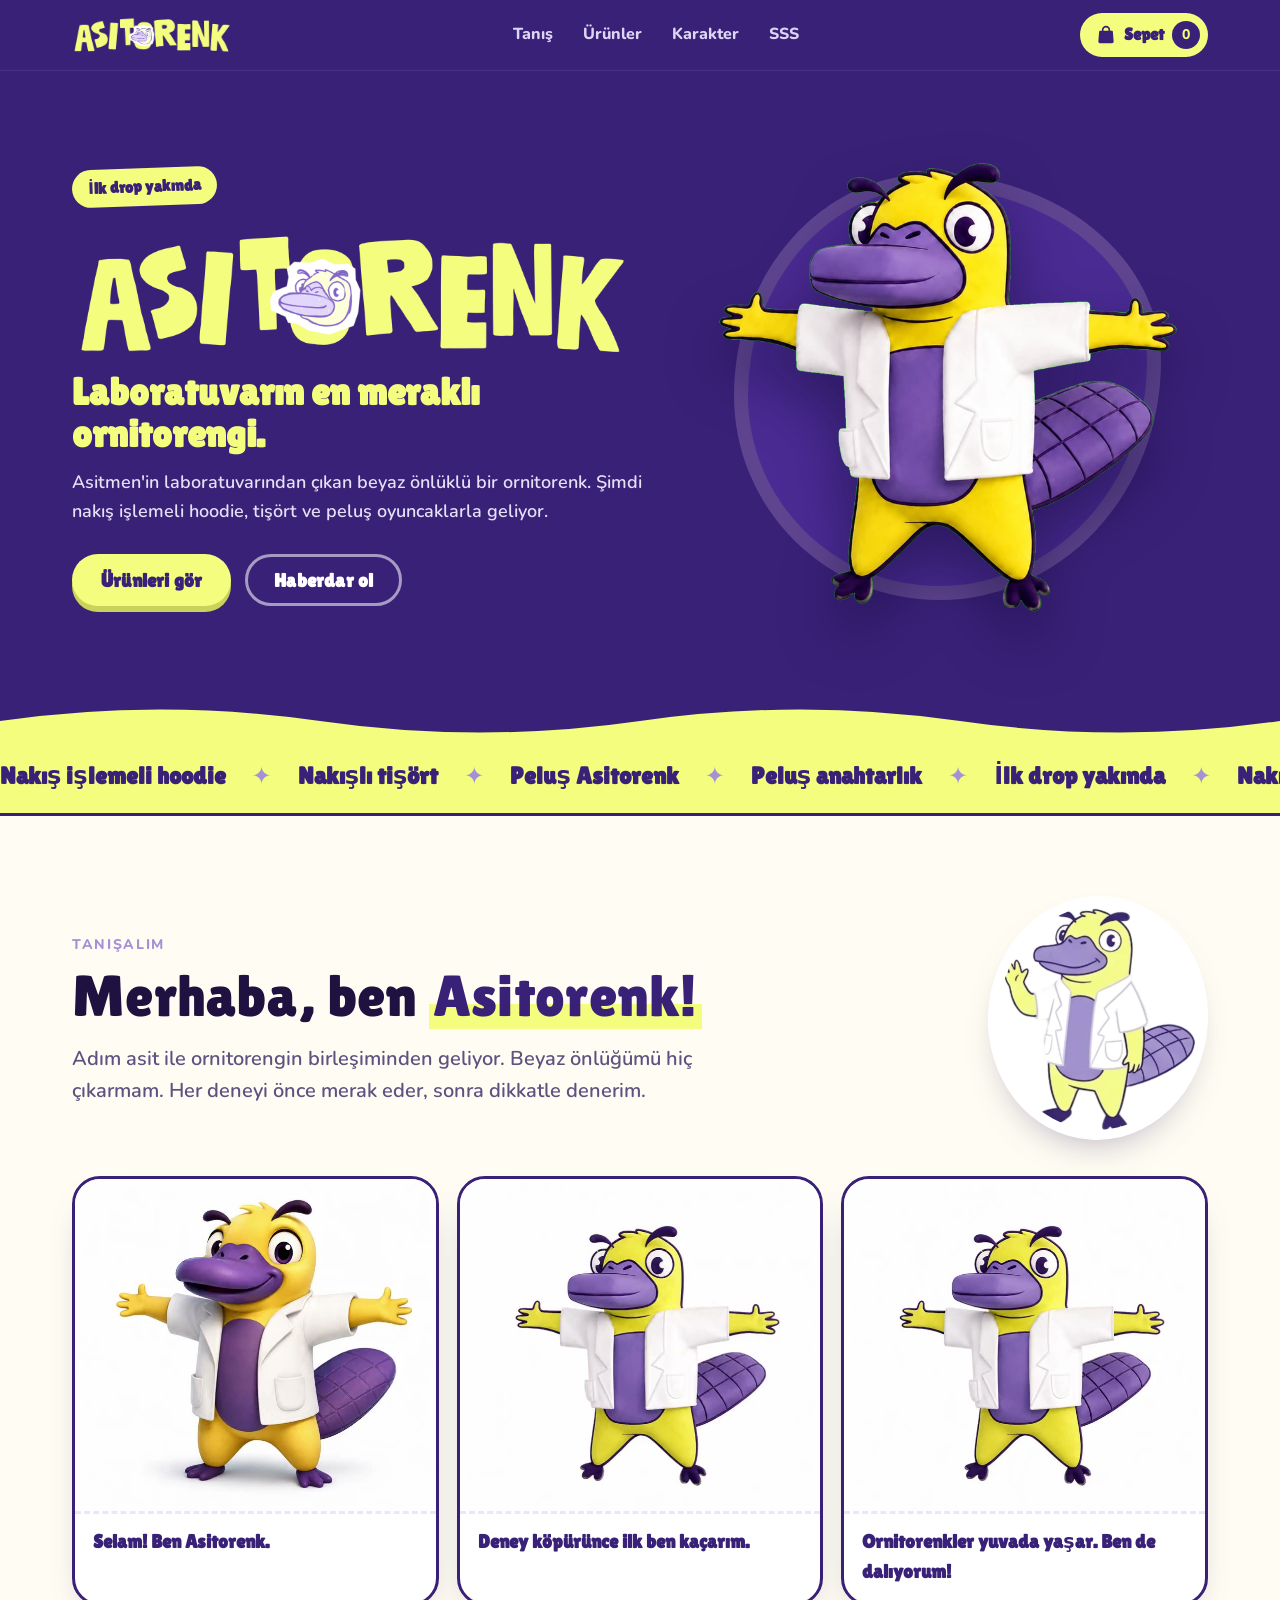
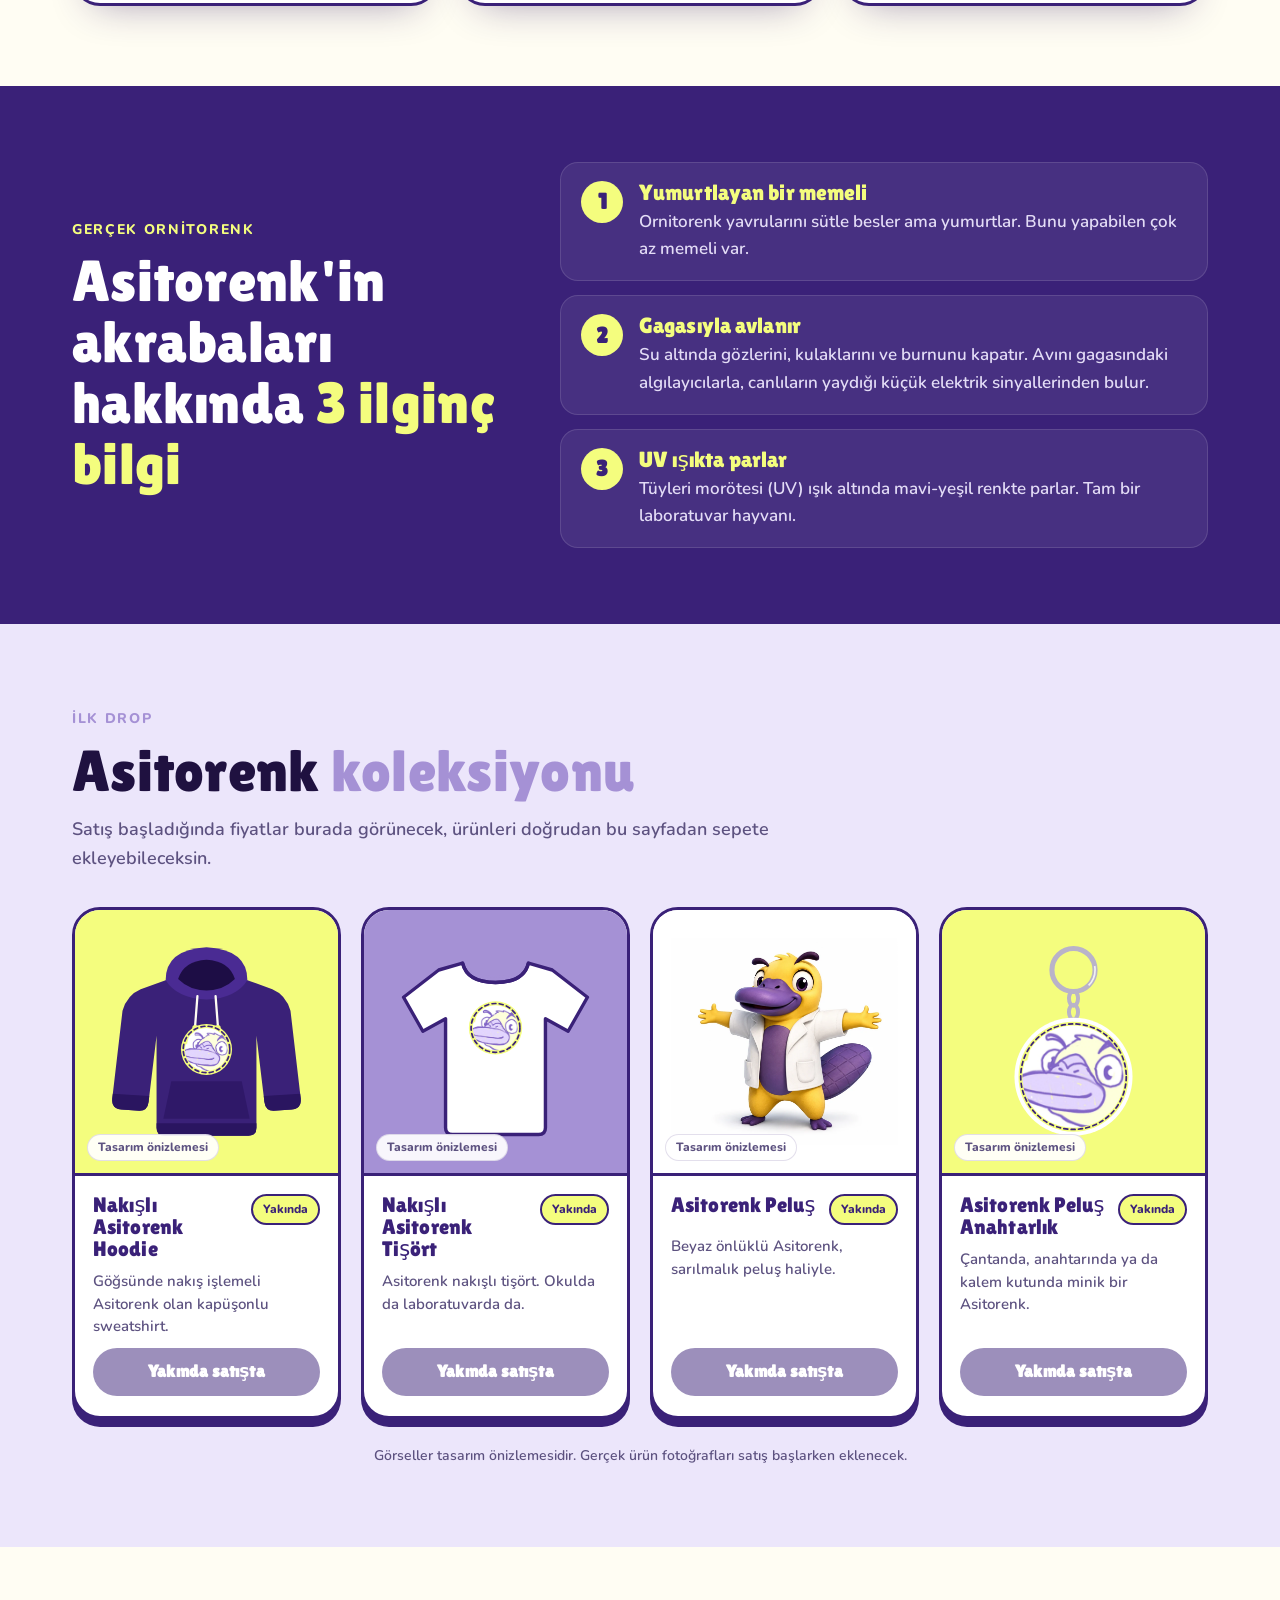
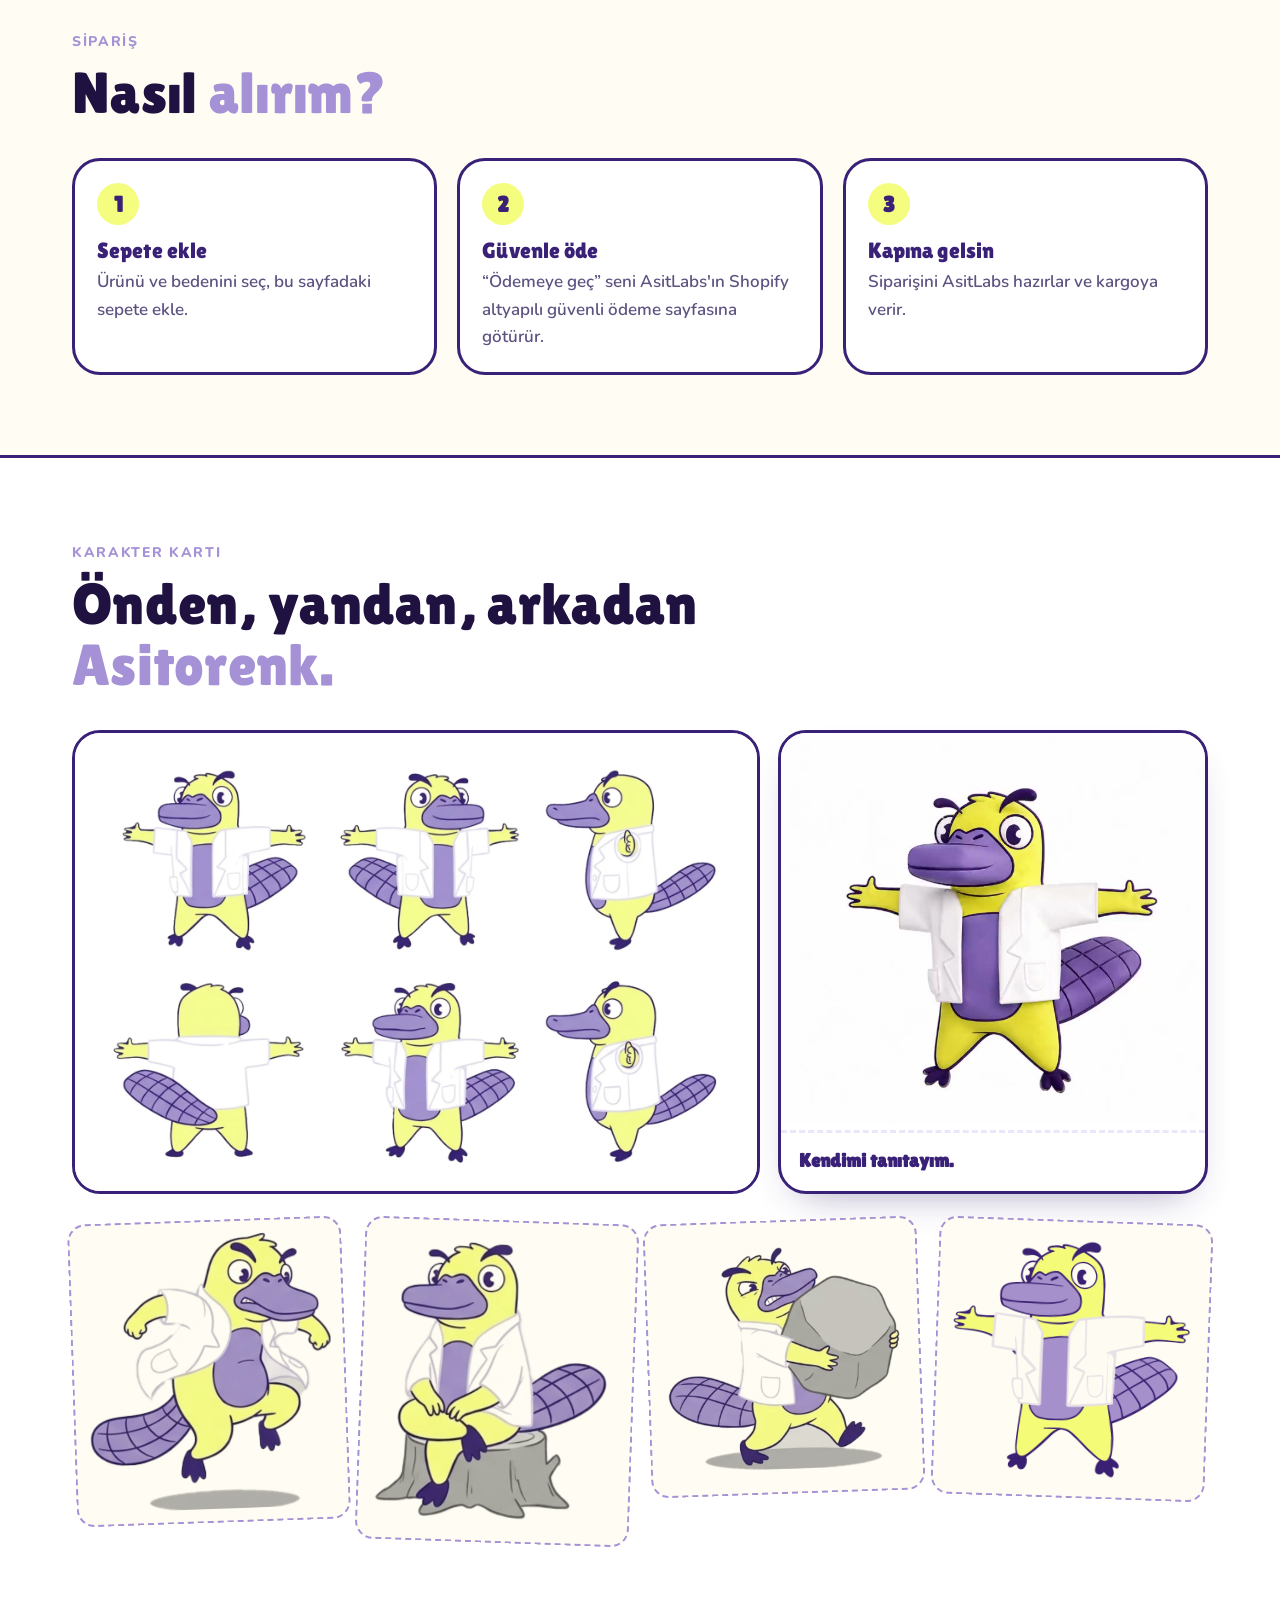
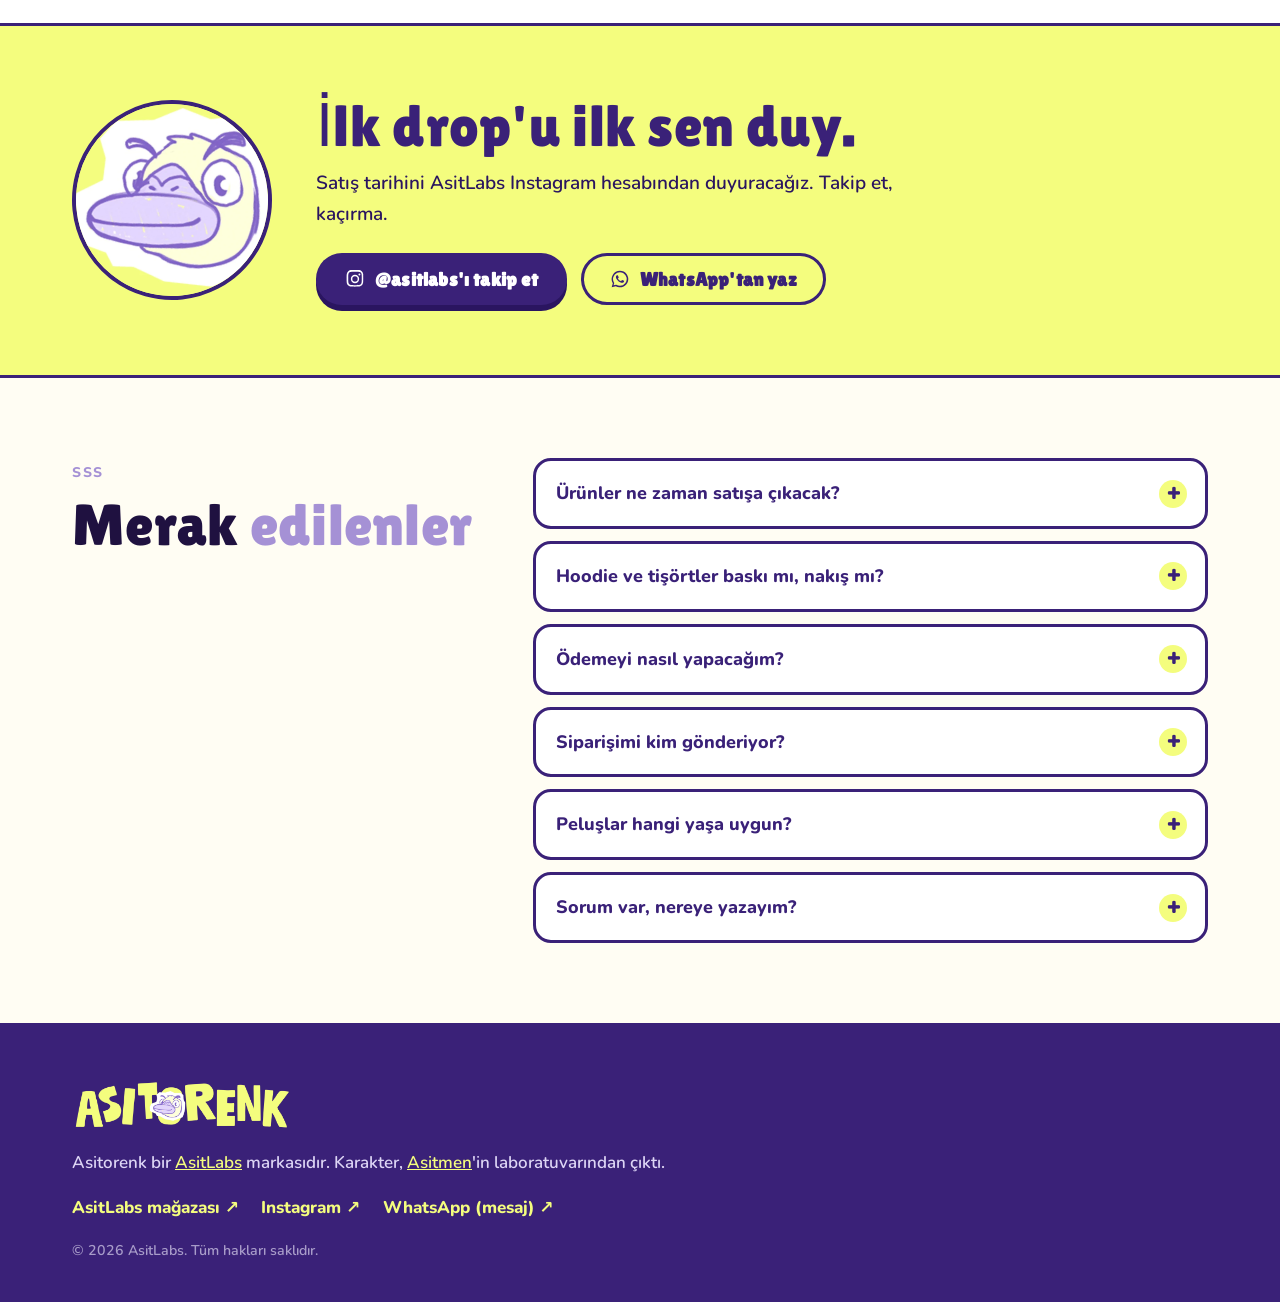
==== index.html @ e1dbe409 "Asitorenk sitesi ilk sürüm Co-Authored-By: Claude Opus 5.5 <noreply@anthropic.com>" ====
<!doctype html>
<html lang="tr">
<head>
<meta charset="utf-8">
<meta name="viewport" content="width=device-width, initial-scale=1, viewport-fit=cover">
<title>Asitorenk | Nakış işlemeli hoodie, tişört ve peluş oyuncak</title>
<meta name="description" content="Asitorenk, Asitmen&#x27;in laboratuvarından çıkan beyaz önlüklü ornitorenk. Nakış işlemeli hoodie, tişört ve peluş oyuncaklar çok yakında. Bir AsitLabs markası.">
<link rel="canonical" href="https://asitorenk.com/">
<meta name="theme-color" content="#3a2178">
<meta property="og:type" content="website">
<meta property="og:site_name" content="Asitorenk">
<meta property="og:locale" content="tr_TR">
<meta property="og:title" content="Asitorenk | Nakış işlemeli hoodie, tişört ve peluş oyuncak">
<meta property="og:description" content="Asitorenk, Asitmen&#x27;in laboratuvarından çıkan beyaz önlüklü ornitorenk. Nakış işlemeli hoodie, tişört ve peluş oyuncaklar çok yakında. Bir AsitLabs markası.">
<meta property="og:url" content="https://asitorenk.com/">
<meta property="og:image" content="https://asitorenk.com/static/og.jpg">
<meta property="og:image:width" content="1200">
<meta property="og:image:height" content="630">
<meta name="twitter:card" content="summary_large_image">
<link rel="icon" href="/favicon-32.png" sizes="32x32" type="image/png">
<link rel="apple-touch-icon" href="/apple-touch-icon.png">
<link rel="preconnect" href="https://fonts.googleapis.com">
<link rel="preconnect" href="https://fonts.gstatic.com" crossorigin>
<link href="https://fonts.googleapis.com/css2?family=Lilita+One&family=Nunito:wght@500;600;700;800&display=swap" rel="stylesheet">
<link rel="preload" as="image" href="/static/img/hero-karakter.webp">
<link rel="stylesheet" href="/static/style.css?v=1795442707">
<script type="application/ld+json">{"@context": "https://schema.org", "@type": "Brand", "name": "Asitorenk", "url": "https://asitorenk.com/", "logo": "https://asitorenk.com/static/img/kafa.webp", "parentOrganization": {"@type": "Organization", "name": "AsitLabs", "url": "https://asitlabs.com"}}</script>
</head>
<body>
<a class="sr-only" href="#main">İçeriğe geç</a>
<header class="nav">
  <div class="wrap nav-ic">
    <a class="marka" href="#ust" aria-label="Asitorenk ana sayfa"><img src="/static/img/logo.webp" alt="Asitorenk" width="1600" height="380"></a>
    <nav class="nav-linkler" aria-label="Menü">
      <a href="#tanis">Tanış</a><a href="#urunler">Ürünler</a><a href="#karakter">Karakter</a><a href="#sss">SSS</a>
    </nav>
    <button class="sepet-btn" type="button" data-sepet-ac aria-haspopup="dialog" aria-controls="sepet"><svg viewBox="0 0 24 24" aria-hidden="true"><path d="M7 7V6a5 5 0 0 1 10 0v1h2.2a1 1 0 0 1 1 .9l1 12A2 2 0 0 1 19.2 22H4.8a2 2 0 0 1-2-2.1l1-12A1 1 0 0 1 4.8 7H7zm2 0h6V6a3 3 0 0 0-6 0v1z"/></svg><span>Sepet</span><b data-sepet-adet>0</b></button>
  </div>
</header>

<main id="main">
  <section class="hero" id="ust">
    <div class="wrap hero-ic">
      <div class="hero-metin">
        <span class="rozet">İlk drop yakında</span>
        <h1><img src="/static/img/logo.webp" alt="Asitorenk" width="1600" height="380"></h1>
        <p class="slogan">Laboratuvarın en meraklı ornitorengi.</p>
        <p class="giris">Asitmen'in laboratuvarından çıkan beyaz önlüklü bir ornitorenk. Şimdi nakış işlemeli hoodie, tişört ve peluş oyuncaklarla geliyor.</p>
        <div class="butonlar">
          <a class="btn btn-sari" href="#urunler">Ürünleri gör</a>
          <a class="btn btn-cizgi" href="#haber">Haberdar ol</a>
        </div>
      </div>
      <div class="hero-gorsel">
        <span class="leke" aria-hidden="true"></span>
        <img class="hero-karakter" src="/static/img/hero-karakter.webp" alt="Beyaz laboratuvar önlüklü sarı-mor ornitorenk Asitorenk, kollarını açmış" width="760" height="750">
      </div>
    </div>
    <svg class="dalga" viewBox="0 0 1440 80" preserveAspectRatio="none" aria-hidden="true"><path d="M0 40 Q180 0 360 40 T720 40 T1080 40 T1440 40 V80 H0 Z" fill="#f4fd7e"/></svg>
  </section>

  <div class="kayan" aria-label="Ürünler: nakış işlemeli hoodie, nakışlı tişört, peluş Asitorenk, peluş anahtarlık">
    <div class="kayan-ic" aria-hidden="true"><span>Nakış işlemeli hoodie</span><i aria-hidden="true">✦</i><span>Nakışlı tişört</span><i aria-hidden="true">✦</i><span>Peluş Asitorenk</span><i aria-hidden="true">✦</i><span>Peluş anahtarlık</span><i aria-hidden="true">✦</i><span>İlk drop yakında</span><i aria-hidden="true">✦</i><span>Nakış işlemeli hoodie</span><i aria-hidden="true">✦</i><span>Nakışlı tişört</span><i aria-hidden="true">✦</i><span>Peluş Asitorenk</span><i aria-hidden="true">✦</i><span>Peluş anahtarlık</span><i aria-hidden="true">✦</i><span>İlk drop yakında</span><i aria-hidden="true">✦</i></div>
  </div>

  <section class="tanis" id="tanis">
    <div class="wrap">
      <div class="tanis-ust">
        <div>
          <span class="ust-baslik">Tanışalım</span>
          <h2>Merhaba, ben <em>Asitorenk!</em></h2>
          <p class="buyuk">Adım asit ile ornitorengin birleşiminden geliyor. Beyaz önlüğümü hiç çıkarmam. Her deneyi önce merak eder, sonra dikkatle denerim.</p>
        </div>
        <img class="cikartma" src="/static/img/poz-selam.webp" alt="El sallayan Asitorenk çizimi" width="600" height="672" loading="lazy">
      </div>
      <div class="video-dizi">
        <figure class="video-kart">
          <video data-autoplay muted loop playsinline preload="none" poster="/static/video/tanis1.jpg" width="720" height="662">
            <source src="/static/video/tanis1.mp4" type="video/mp4">
          </video>
          <figcaption>Selam! Ben Asitorenk.</figcaption>
        </figure>
        <figure class="video-kart">
          <video data-autoplay muted loop playsinline preload="none" poster="/static/video/tanis2.jpg" width="720" height="662">
            <source src="/static/video/tanis2.mp4" type="video/mp4">
          </video>
          <figcaption>Deney köpürünce ilk ben kaçarım.</figcaption>
        </figure>
        <figure class="video-kart">
          <video data-autoplay muted loop playsinline preload="none" poster="/static/video/tanis3.jpg" width="720" height="662">
            <source src="/static/video/tanis3.mp4" type="video/mp4">
          </video>
          <figcaption>Ornitorenkler yuvada yaşar. Ben de dalıyorum!</figcaption>
        </figure>
      </div>
    </div>
  </section>

  <section class="bilgi">
    <div class="wrap bilgi-ic">
      <div>
        <span class="ust-baslik">Gerçek ornitorenk</span>
        <h2>Asitorenk'in akrabaları hakkında <em>3 ilginç bilgi</em></h2>
      </div>
      <ol class="bilgi-liste">
        <li><span class="no">1</span><div><h3>Yumurtlayan bir memeli</h3><p>Ornitorenk yavrularını sütle besler ama yumurtlar. Bunu yapabilen çok az memeli var.</p></div></li>
        <li><span class="no">2</span><div><h3>Gagasıyla avlanır</h3><p>Su altında gözlerini, kulaklarını ve burnunu kapatır. Avını gagasındaki algılayıcılarla, canlıların yaydığı küçük elektrik sinyallerinden bulur.</p></div></li>
        <li><span class="no">3</span><div><h3>UV ışıkta parlar</h3><p>Tüyleri morötesi (UV) ışık altında mavi-yeşil renkte parlar. Tam bir laboratuvar hayvanı.</p></div></li>
      </ol>
    </div>
  </section>

  <section class="urunler" id="urunler">
    <div class="wrap">
      <div class="blok-bas">
        <span class="ust-baslik">İlk drop</span>
        <h2>Asitorenk <em>koleksiyonu</em></h2>
        <p>Satış başladığında fiyatlar burada görünecek, ürünleri doğrudan bu sayfadan sepete ekleyebileceksin.</p>
      </div>
      <div class="urun-dizi">
      <article class="urun zemin-sari" data-handle="asitorenk-nakisli-hoodie" data-thumb="/static/img/kafa.webp">
        <div class="urun-gorsel">
          <svg viewBox="0 0 400 400" role="img" aria-label="Nakışlı Asitorenk hoodie tasarım önizlemesi">
  <path d="M128 92 L84 108 Q60 118 52 146 L34 300 Q32 318 50 320 L82 322 Q96 322 98 306 L112 190 L112 352 Q112 366 126 366 L274 366 Q288 366 288 352 L288 190 L302 306 Q304 322 318 322 L350 320 Q368 318 366 300 L348 146 Q340 118 316 108 L272 92 Z" fill="#3a2178"/>
  <path d="M112 344 L288 344 L288 352 Q288 366 274 366 L126 366 Q112 366 112 352 Z" fill="#2a1560"/>
  <path d="M34 300 Q32 318 50 320 L82 322 Q96 322 98 306 L99 296 L35 292 Z" fill="#2a1560"/>
  <path d="M366 300 Q368 318 350 320 L318 322 Q304 322 302 306 L301 296 L365 292 Z" fill="#2a1560"/>
  <path d="M128 92 Q128 38 200 34 Q272 38 272 92 Q252 124 200 126 Q148 124 128 92 Z" fill="#4a2b93"/>
  <path d="M150 90 Q160 58 200 56 Q240 58 250 90 Q230 110 200 110 Q170 110 150 90 Z" fill="#1d0d45"/>
  <path d="M138 270 L262 270 L276 336 L124 336 Z" fill="#2f1868"/>
  <g stroke="#fffdf3" stroke-width="4" stroke-linecap="round"><path d="M184 120 L180 172"/><path d="M216 120 L220 172"/></g>
  <circle cx="180" cy="176" r="5" fill="#f4fd7e"/><circle cx="220" cy="176" r="5" fill="#f4fd7e"/>
  <clipPath id="p-hoodie"><circle cx="200" cy="214" r="38"/></clipPath>
    <circle cx="200" cy="214" r="45" fill="#f4fd7e"/>
    <image href="/static/img/kafa.webp" x="150.6" y="168.6" width="98.8" height="98.8" preserveAspectRatio="xMidYMid slice" clip-path="url(#p-hoodie)"/>
    <circle cx="200" cy="214" r="41" fill="none" stroke="#3a2178" stroke-width="3" stroke-dasharray="7 6" stroke-linecap="round"/>
</svg>
          <span class="onizleme">Tasarım önizlemesi</span>
        </div>
        <div class="urun-govde">
          <div class="urun-ust"><h3>Nakışlı Asitorenk Hoodie</h3><span class="durum">Yakında</span></div>
          <p>Göğsünde nakış işlemeli Asitorenk olan kapüşonlu sweatshirt.</p>
          <p class="fiyat" hidden></p>
          <label class="varyant" hidden><span>Seçenek</span><select></select></label>
          <button class="btn btn-mor btn-ekle" type="button" disabled>Yakında satışta</button>
        </div>
      </article>
      <article class="urun zemin-lila" data-handle="asitorenk-nakisli-tisort" data-thumb="/static/img/kafa.webp">
        <div class="urun-gorsel">
          <svg viewBox="0 0 400 400" role="img" aria-label="Nakışlı Asitorenk tişört tasarım önizlemesi">
  <path d="M142 62 L100 74 L38 122 L72 182 L112 160 L112 352 Q112 364 124 364 L276 364 Q288 364 288 352 L288 160 L328 182 L362 122 L300 74 L258 62 Q250 96 200 96 Q150 96 142 62 Z" fill="#ffffff" stroke="#3a2178" stroke-width="6" stroke-linejoin="round"/>
  <path d="M142 62 Q150 96 200 96 Q250 96 258 62" fill="none" stroke="#3a2178" stroke-width="6" stroke-linecap="round"/>
  <path d="M150 66 Q158 86 200 86 Q242 86 250 66" fill="none" stroke="#a591d5" stroke-width="4" stroke-linecap="round"/>
  <clipPath id="p-tisort"><circle cx="200" cy="176" r="40"/></clipPath>
    <circle cx="200" cy="176" r="47" fill="#f4fd7e"/>
    <image href="/static/img/kafa.webp" x="148.0" y="128.0" width="104.0" height="104.0" preserveAspectRatio="xMidYMid slice" clip-path="url(#p-tisort)"/>
    <circle cx="200" cy="176" r="43" fill="none" stroke="#3a2178" stroke-width="3" stroke-dasharray="7 6" stroke-linecap="round"/>
</svg>
          <span class="onizleme">Tasarım önizlemesi</span>
        </div>
        <div class="urun-govde">
          <div class="urun-ust"><h3>Nakışlı Asitorenk Tişört</h3><span class="durum">Yakında</span></div>
          <p>Asitorenk nakışlı tişört. Okulda da laboratuvarda da.</p>
          <p class="fiyat" hidden></p>
          <label class="varyant" hidden><span>Seçenek</span><select></select></label>
          <button class="btn btn-mor btn-ekle" type="button" disabled>Yakında satışta</button>
        </div>
      </article>
      <article class="urun zemin-beyaz" data-handle="asitorenk-pelus" data-thumb="/static/img/kafa.webp">
        <div class="urun-gorsel">
          <img src="/static/img/render-3d.webp" alt="Asitorenk peluş tasarım önizlemesi" width="900" height="822" loading="lazy">
          <span class="onizleme">Tasarım önizlemesi</span>
        </div>
        <div class="urun-govde">
          <div class="urun-ust"><h3>Asitorenk Peluş</h3><span class="durum">Yakında</span></div>
          <p>Beyaz önlüklü Asitorenk, sarılmalık peluş haliyle.</p>
          <p class="fiyat" hidden></p>
          <label class="varyant" hidden><span>Seçenek</span><select></select></label>
          <button class="btn btn-mor btn-ekle" type="button" disabled>Yakında satışta</button>
        </div>
      </article>
      <article class="urun zemin-sari" data-handle="asitorenk-pelus-anahtarlik" data-thumb="/static/img/kafa.webp">
        <div class="urun-gorsel">
          <svg viewBox="0 0 400 400" role="img" aria-label="Asitorenk peluş anahtarlık tasarım önizlemesi">
  <circle cx="200" cy="74" r="38" fill="none" stroke="#b9b3c9" stroke-width="9"/>
  <circle cx="200" cy="74" r="38" fill="none" stroke="#ffffff" stroke-width="3" stroke-dasharray="30 200" opacity=".8"/>
  <g fill="none" stroke="#b9b3c9" stroke-width="7"><ellipse cx="200" cy="124" rx="8" ry="13"/><ellipse cx="200" cy="148" rx="8" ry="13"/></g>
  <circle cx="200" cy="262" r="104" fill="#ffffff"/>
  <clipPath id="p-anahtar"><circle cx="200" cy="262" r="90"/></clipPath>
    <circle cx="200" cy="262" r="97" fill="#f4fd7e"/>
    <image href="/static/img/kafa.webp" x="83.0" y="149.0" width="234.0" height="234.0" preserveAspectRatio="xMidYMid slice" clip-path="url(#p-anahtar)"/>
    <circle cx="200" cy="262" r="93" fill="none" stroke="#3a2178" stroke-width="3" stroke-dasharray="7 6" stroke-linecap="round"/>
</svg>
          <span class="onizleme">Tasarım önizlemesi</span>
        </div>
        <div class="urun-govde">
          <div class="urun-ust"><h3>Asitorenk Peluş Anahtarlık</h3><span class="durum">Yakında</span></div>
          <p>Çantanda, anahtarında ya da kalem kutunda minik bir Asitorenk.</p>
          <p class="fiyat" hidden></p>
          <label class="varyant" hidden><span>Seçenek</span><select></select></label>
          <button class="btn btn-mor btn-ekle" type="button" disabled>Yakında satışta</button>
        </div>
      </article>
      </div>
      <p class="not">Görseller tasarım önizlemesidir. Gerçek ürün fotoğrafları satış başlarken eklenecek.</p>
    </div>
  </section>

  <section class="nasil">
    <div class="wrap">
      <div class="blok-bas">
        <span class="ust-baslik">Sipariş</span>
        <h2>Nasıl <em>alırım?</em></h2>
      </div>
      <ol class="adimlar">
        <li><span class="no">1</span><h3>Sepete ekle</h3><p>Ürünü ve bedenini seç, bu sayfadaki sepete ekle.</p></li>
        <li><span class="no">2</span><h3>Güvenle öde</h3><p>“Ödemeye geç” seni AsitLabs&#x27;ın Shopify altyapılı güvenli ödeme sayfasına götürür.</p></li>
        <li><span class="no">3</span><h3>Kapına gelsin</h3><p>Siparişini AsitLabs hazırlar ve kargoya verir.</p></li>
      </ol>
    </div>
  </section>

  <section class="karakter" id="karakter">
    <div class="wrap">
      <div class="blok-bas">
        <span class="ust-baslik">Karakter kartı</span>
        <h2>Önden, yandan, arkadan <em>Asitorenk.</em></h2>
      </div>
      <div class="karakter-izgara">
        <figure class="kart-beyaz donus"><img src="/static/img/donus-onluk.webp" alt="Asitorenk'in önden, yandan ve arkadan çizimleri" width="1600" height="1074" loading="lazy"></figure>
        <figure class="kart-beyaz video-kart tek">
          <video data-autoplay muted loop playsinline preload="none" poster="/static/video/tanis4.jpg" width="720" height="662">
            <source src="/static/video/tanis4.mp4" type="video/mp4">
          </video>
          <figcaption>Kendimi tanıtayım.</figcaption>
        </figure>
      </div>
      <ul class="pozlar" aria-label="Asitorenk pozları">
        <li><img src="/static/img/poz-zipla.webp" alt="Zıplayan Asitorenk" width="600" height="672" loading="lazy"></li>
        <li><img src="/static/img/poz-otur.webp" alt="Kütüğe oturmuş Asitorenk" width="600" height="720" loading="lazy"></li>
        <li><img src="/static/img/poz-tas.webp" alt="Kaya taşıyan Asitorenk" width="700" height="642" loading="lazy"></li>
        <li><img src="/static/img/karakter.webp" alt="Beyaz önlüklü Asitorenk" width="1100" height="1120" loading="lazy"></li>
      </ul>
    </div>
  </section>

  <section class="haber" id="haber">
    <div class="wrap haber-ic">
      <img class="haber-kafa" src="/static/img/kafa.webp" alt="" width="700" height="604" loading="lazy">
      <div>
        <h2>İlk drop'u ilk sen duy.</h2>
        <p>Satış tarihini AsitLabs Instagram hesabından duyuracağız. Takip et, kaçırma.</p>
        <div class="butonlar">
          <a class="btn btn-mor" href="https://www.instagram.com/asitlabs" target="_blank" rel="noopener"><svg viewBox="0 0 24 24" aria-hidden="true"><path d="M12 7a5 5 0 1 0 0 10 5 5 0 0 0 0-10zm0 8.2a3.2 3.2 0 1 1 0-6.4 3.2 3.2 0 0 1 0 6.4zM17.3 5.5a1.2 1.2 0 1 0 0 2.4 1.2 1.2 0 0 0 0-2.4zM21.9 7.1c-.1-1.6-.4-3-1.6-4.2S17.7 1.4 16.1 1.3C14.5 1.2 9.5 1.2 7.9 1.3 6.3 1.4 4.9 1.7 3.7 2.9S2.1 5.5 2 7.1c-.1 1.6-.1 6.6 0 8.2.1 1.6.4 3 1.6 4.2s2.6 1.5 4.2 1.6c1.6.1 6.6.1 8.2 0 1.6-.1 3-.4 4.2-1.6s1.5-2.6 1.6-4.2c.1-1.6.1-6.6 0-8.2zm-2.2 10c-.3.9-1 1.6-1.9 1.9-1.3.5-4.4.4-5.8.4s-4.5.1-5.8-.4c-.9-.3-1.6-1-1.9-1.9-.5-1.3-.4-4.4-.4-5.8s-.1-4.5.4-5.8c.3-.9 1-1.6 1.9-1.9C7.5 3.1 10.6 3.2 12 3.2s4.5-.1 5.8.4c.9.3 1.6 1 1.9 1.9.5 1.3.4 4.4.4 5.8s.1 4.5-.4 5.8z"/></svg>@asitlabs'ı takip et</a>
          <a class="btn btn-cizgi-mor" href="https://wa.me/908503078467?text=Merhaba%2C%20Asitorenk%20hakk%C4%B1nda%20bilgi%20almak%20istiyorum." target="_blank" rel="noopener"><svg viewBox="0 0 24 24" aria-hidden="true"><path d="M12 2a10 10 0 0 0-8.6 15.1L2 22l5-1.3A10 10 0 1 0 12 2zm0 18.2c-1.6 0-3.1-.4-4.4-1.2l-.3-.2-3 .8.8-2.9-.2-.3A8.2 8.2 0 1 1 12 20.2zm4.5-6.1c-.2-.1-1.5-.7-1.7-.8-.2-.1-.4-.1-.6.1l-.8 1c-.1.2-.3.2-.5.1a6.7 6.7 0 0 1-3.3-2.9c-.3-.4.3-.4.8-1.4.1-.2 0-.3 0-.4l-.8-1.8c-.2-.5-.4-.4-.6-.4h-.5c-.2 0-.4.1-.6.3-.2.2-.8.8-.8 2s.9 2.3 1 2.5c.1.2 1.7 2.6 4.1 3.6 1.5.7 2.1.7 2.9.6.5-.1 1.5-.6 1.7-1.2.2-.6.2-1.1.1-1.2l-.4-.2z"/></svg>WhatsApp'tan yaz</a>
        </div>
      </div>
    </div>
  </section>

  <section class="sss" id="sss">
    <div class="wrap sss-ic">
      <div class="blok-bas">
        <span class="ust-baslik">SSS</span>
        <h2>Merak <em>edilenler</em></h2>
      </div>
      <div class="sss-liste">
        <details><summary>Ürünler ne zaman satışa çıkacak?</summary><p>İlk drop çok yakında. Tarih belli olunca AsitLabs Instagram hesabından duyuracağız. Satış açıldığında fiyatlar bu sayfada görünür ve ürünleri hemen sepete ekleyebilirsin.</p></details>
        <details><summary>Hoodie ve tişörtler baskı mı, nakış mı?</summary><p>Hoodie ve tişörtlerde Asitorenk nakış işlemeli olacak.</p></details>
        <details><summary>Ödemeyi nasıl yapacağım?</summary><p>Sepetteki “Ödemeye geç” düğmesi seni AsitLabs&#x27;ın güvenli Shopify ödeme sayfasına götürür. Kart bilgilerin bu siteye girilmez.</p></details>
        <details><summary>Siparişimi kim gönderiyor?</summary><p>Asitorenk bir AsitLabs markasıdır. Siparişler AsitLabs tarafından hazırlanıp kargoya verilir.</p></details>
        <details><summary>Peluşlar hangi yaşa uygun?</summary><p>Yaş bilgisi ve güvenlik belgeleri, satış başladığında her ürünün bilgisinde yer alacak.</p></details>
        <details><summary>Sorum var, nereye yazayım?</summary><p>WhatsApp&#x27;tan yazabilirsin (sadece mesaj). <a href="https://wa.me/908503078467?text=Merhaba%2C%20Asitorenk%20hakk%C4%B1nda%20bilgi%20almak%20istiyorum." target="_blank" rel="noopener">WhatsApp'tan yaz →</a></p></details>
      </div>
    </div>
  </section>
</main>

<footer class="alt">
  <div class="wrap alt-ic">
    <img class="alt-logo" src="/static/img/logo.webp" alt="Asitorenk" width="1600" height="380" loading="lazy">
    <p>Asitorenk bir <a href="https://asitlabs.com" target="_blank" rel="noopener">AsitLabs</a> markasıdır. Karakter, <a href="https://asitmen.com" target="_blank" rel="noopener">Asitmen</a>'in laboratuvarından çıktı.</p>
    <nav class="alt-linkler" aria-label="Bağlantılar">
      <a href="https://asitlabs.com" target="_blank" rel="noopener">AsitLabs mağazası ↗</a>
      <a href="https://www.instagram.com/asitlabs" target="_blank" rel="noopener">Instagram ↗</a>
      <a href="https://wa.me/908503078467?text=Merhaba%2C%20Asitorenk%20hakk%C4%B1nda%20bilgi%20almak%20istiyorum." target="_blank" rel="noopener">WhatsApp (mesaj) ↗</a>
    </nav>
    <small>© 2026 AsitLabs. Tüm hakları saklıdır.</small>
  </div>
</footer>

<div class="sepet-perde" data-sepet-kapat hidden></div>
<aside class="sepet" id="sepet" role="dialog" aria-modal="true" aria-labelledby="sepet-baslik" hidden>
  <div class="sepet-bas">
    <h2 id="sepet-baslik">Sepetin</h2>
    <button class="sepet-kapat" type="button" data-sepet-kapat aria-label="Sepeti kapat">✕</button>
  </div>
  <p class="sepet-bos">Sepetin boş. Satış başladığında Asitorenk ürünlerini buradan ekleyebilirsin.</p>
  <ul class="sepet-liste"></ul>
  <div class="sepet-alt">
    <div class="sepet-toplam"><span>Ara toplam</span><b data-sepet-toplam>0,00 TL</b></div>
    <a class="btn btn-mor btn-tam" data-odeme href="https://asitlabs.com/cart" aria-disabled="true">Ödemeye geç</a>
    <p class="sepet-not">Ödeme, AsitLabs'ın güvenli Shopify ödeme sayfasında yapılır. Kargo ücreti ödeme adımında hesaplanır.</p>
  </div>
</aside>

<script>window.ASITORENK_MAGAZA = "https://asitlabs.com";</script>
<script src="/static/main.js?v=1795442707" defer></script>
</body>
</html>
---- static/style.css ----
/* asitorenk.com — renkler karakter setinden ölçüldü (mor 3a2178, sarı f4fd7e, lila a591d5) */
:root {
  --mor: #3a2178;
  --mor-koyu: #2a1560;
  --mor-acik: #4a2b93;
  --sari: #f4fd7e;
  --lila: #a591d5;
  --lila-acik: #ece6fb;
  --krem: #fffdf3;
  --beyaz: #ffffff;
  --murekkep: #1f1140;
  --soluk: #5d5280;
  --cizgi: rgba(58, 33, 120, 0.14);
  --r: 28px;
  --r-k: 18px;
  --golge: 0 18px 40px -22px rgba(42, 21, 96, 0.45);
  --font-baslik: "Lilita One", "Arial Rounded MT Bold", system-ui, sans-serif;
  --font: "Nunito", system-ui, -apple-system, "Segoe UI", sans-serif;
  --ease: cubic-bezier(0.22, 1, 0.36, 1);
}

*, *::before, *::after { box-sizing: border-box; }
[hidden] { display: none !important; }
html { scroll-behavior: smooth; -webkit-text-size-adjust: 100%; scroll-padding-top: 84px; }
body { margin: 0; background: var(--krem); color: var(--murekkep); font-family: var(--font); font-size: 17px; line-height: 1.6; font-weight: 600; -webkit-font-smoothing: antialiased; overflow-x: hidden; }
img, svg, video { display: block; max-width: 100%; }
a { color: inherit; }
h1, h2, h3 { font-family: var(--font-baslik); font-weight: 400; line-height: 1.05; margin: 0; letter-spacing: 0.005em; }
h2 { font-size: clamp(34px, 5.2vw, 58px); }
h2 em { font-style: normal; color: var(--lila); }
h3 { font-size: 22px; }
p { margin: 0; }
ol, ul { margin: 0; padding: 0; list-style: none; }
figure { margin: 0; }
button { font: inherit; }
.wrap { width: 100%; max-width: 1200px; margin: 0 auto; padding: 0 16px; }
@media (min-width: 700px) { .wrap { padding: 0 32px; } }
.sr-only { position: absolute; left: -9999px; top: 8px; z-index: 100; background: var(--sari); color: var(--mor); padding: 8px 14px; border-radius: 10px; }
.sr-only:focus { left: 8px; }
:focus-visible { outline: 3px solid var(--sari); outline-offset: 3px; border-radius: 6px; }
section { position: relative; }

/* ---------- düğmeler ---------- */
.btn { display: inline-flex; align-items: center; justify-content: center; gap: 10px; min-height: 52px; padding: 0 26px; border-radius: 999px; font-family: var(--font-baslik); font-size: 19px; letter-spacing: 0.01em; text-decoration: none; border: 3px solid transparent; cursor: pointer; transition: transform 0.2s var(--ease), box-shadow 0.2s, background 0.2s, color 0.2s; }
.btn svg { width: 20px; height: 20px; fill: currentColor; flex-shrink: 0; }
.btn:hover { transform: translateY(-2px); }
.btn:active { transform: translateY(1px); }
.btn-sari { background: var(--sari); color: var(--mor); box-shadow: 0 6px 0 #c9d25a; }
.btn-sari:hover { box-shadow: 0 8px 0 #c9d25a; }
.btn-mor { background: var(--mor); color: var(--beyaz); box-shadow: 0 6px 0 var(--mor-koyu); }
.btn-mor:hover { box-shadow: 0 8px 0 var(--mor-koyu); }
.btn-cizgi { border-color: rgba(255, 255, 255, 0.55); color: var(--beyaz); }
.btn-cizgi:hover { border-color: var(--sari); color: var(--sari); }
.btn-cizgi-mor { border-color: var(--mor); color: var(--mor); }
.btn-cizgi-mor:hover { background: var(--mor); color: var(--beyaz); }
.btn[disabled], .btn[aria-disabled="true"] { opacity: 0.5; cursor: not-allowed; transform: none; box-shadow: none; }
.btn-tam { width: 100%; }
.butonlar { display: flex; flex-wrap: wrap; gap: 14px; }

/* ---------- üst menü ---------- */
.nav { position: sticky; top: 0; z-index: 40; background: var(--mor); border-bottom: 1px solid rgba(255, 255, 255, 0.08); }
.nav-ic { display: flex; align-items: center; justify-content: space-between; gap: 16px; height: 70px; }
.marka img { height: 34px; width: auto; }
.nav-linkler { display: none; gap: 30px; color: #ddd5f5; font-weight: 800; font-size: 16px; }
.nav-linkler a { text-decoration: none; padding: 6px 0; transition: color 0.2s; }
.nav-linkler a:hover { color: var(--sari); }
.sepet-btn { display: inline-flex; align-items: center; gap: 8px; height: 44px; padding: 0 8px 0 16px; border-radius: 999px; border: 0; background: var(--sari); color: var(--mor); font-family: var(--font-baslik); font-size: 17px; cursor: pointer; }
.sepet-btn svg { width: 20px; height: 20px; fill: currentColor; }
.sepet-btn b { display: inline-grid; place-items: center; min-width: 28px; height: 28px; padding: 0 6px; border-radius: 999px; background: var(--mor); color: var(--sari); font-family: var(--font); font-weight: 800; font-size: 14px; }
@media (min-width: 860px) { .nav-linkler { display: flex; } .marka img { height: 38px; } }

/* ---------- giriş ---------- */
.hero { background: var(--mor); color: var(--beyaz); padding: 40px 0 0; overflow: hidden; }
.hero-ic { display: grid; gap: 24px; align-items: center; padding-bottom: 70px; }
.rozet { display: inline-block; background: var(--sari); color: var(--mor); font-family: var(--font-baslik); font-size: 16px; padding: 6px 16px; border-radius: 999px; transform: rotate(-2deg); }
.hero h1 { margin: 22px 0 10px; }
.hero h1 img { width: min(100%, 560px); height: auto; }
.slogan { font-family: var(--font-baslik); color: var(--sari); font-size: clamp(26px, 3.6vw, 38px); line-height: 1.1; }
.giris { margin: 14px 0 28px; max-width: 34em; color: #e6e0f7; font-size: 18px; }
.hero-gorsel { position: relative; display: grid; place-items: center; min-height: 300px; }
.leke { position: absolute; width: 82%; aspect-ratio: 1; border-radius: 46% 54% 52% 48% / 52% 44% 56% 48%; background: var(--mor-acik); box-shadow: inset 0 0 0 14px rgba(244, 253, 126, 0.12); animation: leke 12s ease-in-out infinite; }
.hero-karakter { position: relative; width: min(92%, 520px); height: auto; filter: drop-shadow(0 30px 30px rgba(10, 2, 40, 0.45)); animation: sallan 4.5s ease-in-out infinite; transform-origin: 50% 90%; }
.dalga { position: absolute; left: 0; right: 0; bottom: -1px; width: 100%; height: 46px; }
@keyframes sallan { 0%, 100% { transform: translateY(0) rotate(-1.5deg); } 50% { transform: translateY(-14px) rotate(1.5deg); } }
@keyframes leke { 0%, 100% { border-radius: 46% 54% 52% 48% / 52% 44% 56% 48%; } 50% { border-radius: 54% 46% 44% 56% / 46% 56% 44% 54%; } }
@media (min-width: 900px) {
  .hero { padding-top: 56px; }
  .hero-ic { grid-template-columns: 1.05fr 0.95fr; gap: 40px; padding-bottom: 96px; }
  .hero-gorsel { min-height: 520px; }
}

/* ---------- kayan yazı ---------- */
.kayan { background: var(--sari); color: var(--mor); overflow: hidden; padding: 14px 0 18px; border-bottom: 3px solid var(--mor); }
.kayan-ic { display: flex; width: max-content; align-items: center; gap: 26px; font-family: var(--font-baslik); font-size: 24px; white-space: nowrap; animation: kay 28s linear infinite; }
.kayan-ic i { font-style: normal; color: var(--lila); }
@keyframes kay { to { transform: translateX(-50%); } }

/* ---------- ortak blok başlığı ---------- */
.ust-baslik { display: inline-block; font-weight: 800; font-size: 14px; letter-spacing: 0.12em; text-transform: uppercase; color: var(--lila); margin-bottom: 10px; }
.blok-bas { max-width: 720px; margin-bottom: 34px; }
.blok-bas p { margin-top: 14px; color: var(--soluk); font-size: 18px; }

/* ---------- tanış ---------- */
.tanis { padding: 80px 0; }
.tanis-ust { display: grid; gap: 24px; align-items: center; margin-bottom: 36px; }
.tanis h2 em { color: var(--mor); background: linear-gradient(transparent 62%, var(--sari) 62%); padding: 0 4px; }
.buyuk { margin-top: 16px; font-size: 20px; color: var(--soluk); max-width: 32em; }
.cikartma { width: 180px; height: auto; justify-self: center; border-radius: 50%; background: var(--beyaz); padding: 10px; box-shadow: var(--golge); transform: rotate(4deg); }
@media (min-width: 800px) { .tanis-ust { grid-template-columns: 1fr auto; } .cikartma { width: 220px; } }
.video-dizi { display: grid; gap: 18px; }
@media (min-width: 640px) { .video-dizi { grid-template-columns: repeat(3, 1fr); } }
.video-kart { background: var(--beyaz); border-radius: var(--r); overflow: hidden; box-shadow: var(--golge); border: 3px solid var(--mor); }
.video-kart video { width: 100%; height: auto; aspect-ratio: 720 / 662; object-fit: cover; background: var(--beyaz); }
.video-kart figcaption { padding: 12px 18px 16px; font-family: var(--font-baslik); font-size: 19px; color: var(--mor); border-top: 3px dashed var(--lila-acik); }

/* ---------- gerçek ornitorenk ---------- */
.bilgi { background: var(--mor); color: var(--beyaz); padding: 76px 0; }
.bilgi h2 em { color: var(--sari); }
.bilgi .ust-baslik { color: var(--sari); }
.bilgi-ic { display: grid; gap: 34px; }
.bilgi-liste { display: grid; gap: 14px; }
.bilgi-liste li { display: flex; gap: 16px; align-items: flex-start; background: rgba(255, 255, 255, 0.07); border: 1px solid rgba(255, 255, 255, 0.12); border-radius: var(--r-k); padding: 18px 20px; }
.bilgi-liste h3 { color: var(--sari); margin-bottom: 4px; }
.bilgi-liste p { color: #e3dcf6; }
.no { flex-shrink: 0; display: grid; place-items: center; width: 42px; height: 42px; border-radius: 50%; background: var(--sari); color: var(--mor); font-family: var(--font-baslik); font-size: 22px; }
@media (min-width: 960px) { .bilgi-ic { grid-template-columns: 0.8fr 1.2fr; align-items: center; gap: 56px; } }

/* ---------- ürünler ---------- */
.urunler { background: var(--lila-acik); padding: 80px 0; }
.urun-dizi { display: grid; gap: 20px; }
@media (min-width: 600px) { .urun-dizi { grid-template-columns: 1fr 1fr; } }
@media (min-width: 1080px) { .urun-dizi { grid-template-columns: repeat(4, 1fr); } }
.urun { display: flex; flex-direction: column; background: var(--beyaz); border-radius: var(--r); overflow: hidden; border: 3px solid var(--mor); box-shadow: 0 8px 0 var(--mor); }
.urun-gorsel { position: relative; aspect-ratio: 1; display: grid; place-items: center; padding: 18px; }
.urun-gorsel > svg, .urun-gorsel > img { width: 100%; height: 100%; object-fit: contain; }
.zemin-sari .urun-gorsel { background: var(--sari); }
.zemin-lila .urun-gorsel { background: var(--lila); }
.zemin-beyaz .urun-gorsel { background: var(--beyaz); }
.onizleme { position: absolute; left: 12px; bottom: 12px; background: rgba(255, 255, 255, 0.92); color: var(--soluk); font-size: 12px; font-weight: 800; padding: 3px 10px; border-radius: 999px; border: 1px solid var(--cizgi); }
.urun-govde { display: flex; flex-direction: column; gap: 10px; flex: 1; padding: 18px 18px 20px; border-top: 3px solid var(--mor); }
.urun-ust { display: flex; justify-content: space-between; align-items: flex-start; gap: 10px; }
.urun-ust h3 { font-size: 21px; color: var(--mor); }
.durum { flex-shrink: 0; background: var(--sari); color: var(--mor); font-weight: 800; font-size: 12px; padding: 4px 10px; border-radius: 999px; border: 2px solid var(--mor); }
.urun.satista .durum { background: #b9f5c5; }
.urun-govde > p { color: var(--soluk); font-size: 15px; line-height: 1.5; }
.urun-govde .fiyat { font-family: var(--font-baslik); color: var(--mor); font-size: 24px; }
.varyant { display: grid; gap: 4px; font-size: 13px; font-weight: 800; color: var(--soluk); }
.varyant select { font: inherit; font-size: 16px; font-weight: 700; color: var(--murekkep); padding: 10px 12px; border-radius: 12px; border: 2px solid var(--mor); background: var(--beyaz); }
.btn-ekle { margin-top: auto; width: 100%; min-height: 48px; font-size: 17px; }
.btn-ekle.eklendi { background: #2f9e57; box-shadow: 0 6px 0 #1e6e3b; }
.not { margin-top: 26px; text-align: center; color: var(--soluk); font-size: 14px; }

/* ---------- nasıl ---------- */
.nasil { padding: 80px 0; }
.adimlar { display: grid; gap: 16px; }
.adimlar li { background: var(--beyaz); border: 3px solid var(--mor); border-radius: var(--r); padding: 22px; }
.adimlar h3 { margin: 14px 0 6px; color: var(--mor); }
.adimlar p { color: var(--soluk); }
@media (min-width: 800px) { .adimlar { grid-template-columns: repeat(3, 1fr); gap: 20px; } }

/* ---------- karakter ---------- */
.karakter { background: var(--beyaz); padding: 80px 0; border-top: 3px solid var(--mor); }
.karakter-izgara { display: grid; gap: 18px; }
.kart-beyaz { background: var(--beyaz); border: 3px solid var(--mor); border-radius: var(--r); overflow: hidden; }
.donus img { width: 100%; height: auto; }
@media (min-width: 900px) { .karakter-izgara { grid-template-columns: 1.6fr 1fr; align-items: stretch; } .video-kart.tek { display: flex; flex-direction: column; justify-content: space-between; } }
.pozlar { display: grid; grid-template-columns: repeat(2, minmax(0, 1fr)); gap: 14px; margin-top: 26px; }
.pozlar li { background: var(--krem); border: 2px dashed var(--lila); border-radius: var(--r-k); padding: 12px; display: grid; place-items: center; aspect-ratio: 1; }
.pozlar li:nth-child(odd) { transform: rotate(-2deg); }
.pozlar li:nth-child(even) { transform: rotate(2deg); }
.pozlar img { width: 100%; height: 100%; object-fit: contain; mix-blend-mode: multiply; }
@media (min-width: 700px) { .pozlar { grid-template-columns: repeat(4, minmax(0, 1fr)); } }

/* ---------- haber ---------- */
.haber { background: var(--sari); padding: 70px 0; border-top: 3px solid var(--mor); border-bottom: 3px solid var(--mor); }
.haber-ic { display: grid; gap: 26px; align-items: center; }
.haber-kafa { width: 150px; height: 150px; object-fit: cover; border-radius: 50%; border: 4px solid var(--mor); background: var(--sari); transform: rotate(-6deg); }
.haber h2 { color: var(--mor); }
.haber p { margin: 12px 0 24px; font-size: 19px; color: var(--mor-koyu); max-width: 34em; }
@media (min-width: 760px) { .haber-ic { grid-template-columns: auto 1fr; gap: 44px; } .haber-kafa { width: 200px; height: 200px; } }

/* ---------- SSS ---------- */
.sss { padding: 80px 0; }
.sss-ic { display: grid; gap: 10px; }
@media (min-width: 960px) { .sss-ic { grid-template-columns: 0.75fr 1.25fr; gap: 56px; align-items: start; } }
.sss-liste { display: grid; gap: 12px; }
.sss details { background: var(--beyaz); border: 3px solid var(--mor); border-radius: var(--r-k); }
.sss summary { cursor: pointer; list-style: none; padding: 18px 54px 18px 20px; position: relative; font-weight: 800; font-size: 18px; color: var(--mor); }
.sss summary::-webkit-details-marker { display: none; }
.sss summary::after { content: "+"; position: absolute; right: 18px; top: 50%; transform: translateY(-50%); width: 28px; height: 28px; display: grid; place-items: center; border-radius: 50%; background: var(--sari); font-family: var(--font-baslik); font-size: 22px; line-height: 1; }
.sss details[open] summary::after { content: "−"; }
.sss details p { padding: 0 20px 20px; color: var(--soluk); }
.sss details a { color: var(--mor); font-weight: 800; }

/* ---------- alt bilgi ---------- */
.alt { background: var(--mor); color: #ddd5f5; padding: 56px 0 40px; }
.alt-ic { display: grid; gap: 18px; justify-items: start; }
.alt-logo { width: 220px; height: auto; }
.alt a { color: var(--sari); }
.alt-linkler { display: flex; flex-wrap: wrap; gap: 10px 22px; font-weight: 800; }
.alt-linkler a { text-decoration: none; }
.alt small { color: #a89cc9; }

/* ---------- sepet ---------- */
.sepet-perde { position: fixed; inset: 0; z-index: 60; background: rgba(20, 8, 50, 0.5); opacity: 0; transition: opacity 0.25s; }
.sepet { position: fixed; z-index: 61; top: 0; right: 0; bottom: 0; width: min(420px, 100%); background: var(--krem); display: flex; flex-direction: column; transform: translateX(100%); transition: transform 0.3s var(--ease); border-left: 3px solid var(--mor); }
body.sepet-acik .sepet { transform: none; }
body.sepet-acik .sepet-perde { opacity: 1; }
body.sepet-acik { overflow: hidden; }
.sepet-bas { display: flex; justify-content: space-between; align-items: center; padding: 18px 20px; background: var(--mor); color: var(--beyaz); }
.sepet-bas h2 { font-size: 28px; }
.sepet-kapat { width: 40px; height: 40px; border-radius: 50%; border: 0; background: var(--sari); color: var(--mor); font-size: 18px; font-weight: 800; cursor: pointer; }
.sepet-bos { padding: 24px 20px; color: var(--soluk); }
.sepet-liste { flex: 1; overflow-y: auto; padding: 8px 20px; }
.sepet-liste li { display: grid; grid-template-columns: 64px 1fr auto; gap: 12px; align-items: center; padding: 14px 0; border-bottom: 1px solid var(--cizgi); }
.sepet-liste img { width: 64px; height: 64px; object-fit: cover; border-radius: 14px; background: var(--sari); border: 2px solid var(--mor); }
.sepet-liste b { display: block; color: var(--mor); line-height: 1.25; }
.sepet-liste small { display: block; color: var(--soluk); font-size: 13px; }
.adet { display: inline-flex; align-items: center; gap: 4px; margin-top: 6px; }
.adet button { width: 30px; height: 30px; border-radius: 50%; border: 2px solid var(--mor); background: var(--beyaz); color: var(--mor); font-weight: 800; cursor: pointer; line-height: 1; }
.adet span { min-width: 24px; text-align: center; font-weight: 800; }
.sepet-fiyat { font-weight: 800; color: var(--mor); white-space: nowrap; }
.sepet-alt { padding: 18px 20px 24px; border-top: 3px solid var(--mor); background: var(--beyaz); display: grid; gap: 12px; }
.sepet-toplam { display: flex; justify-content: space-between; font-size: 18px; }
.sepet-toplam b { font-family: var(--font-baslik); font-weight: 400; color: var(--mor); font-size: 22px; }
.sepet-not { font-size: 13px; color: var(--soluk); }

@media (prefers-reduced-motion: reduce) {
  html { scroll-behavior: auto; }
  .hero-karakter, .leke, .kayan-ic { animation: none; }
  .sepet, .sepet-perde, .btn { transition: none; }
}
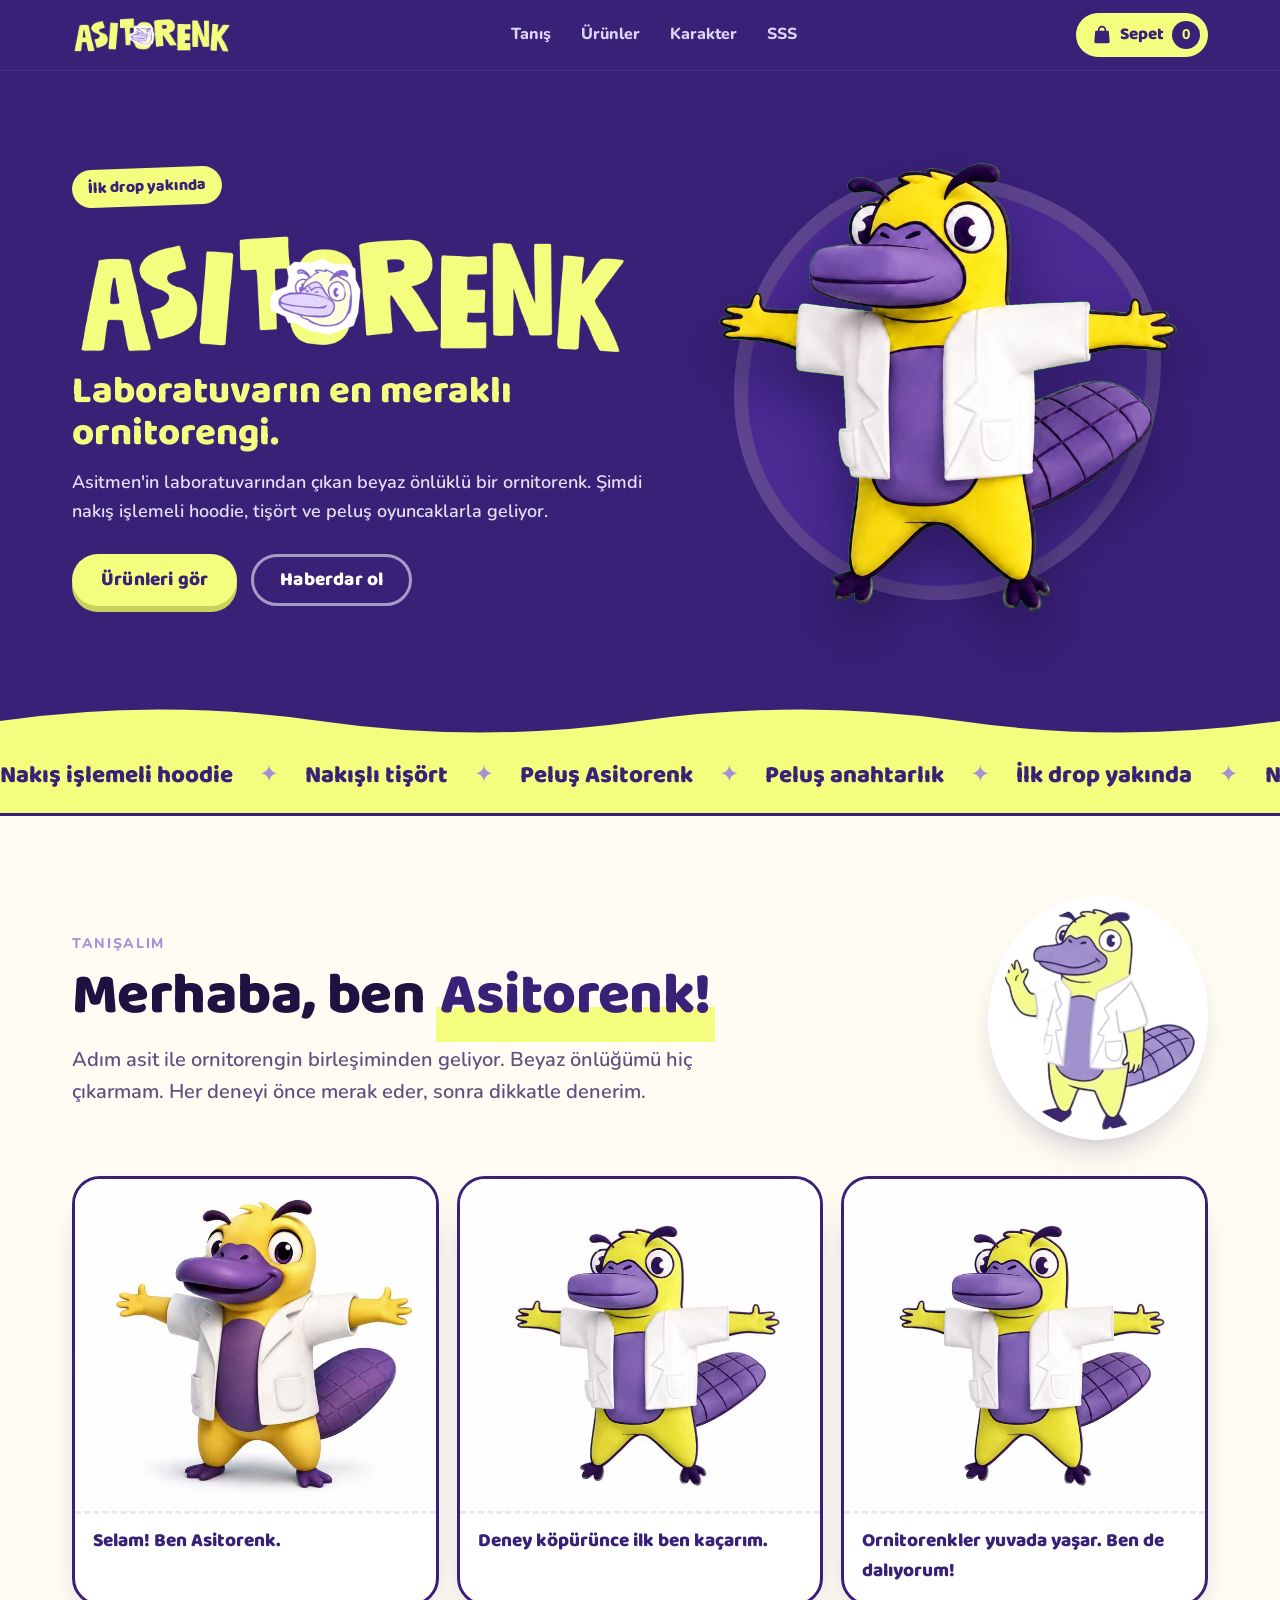
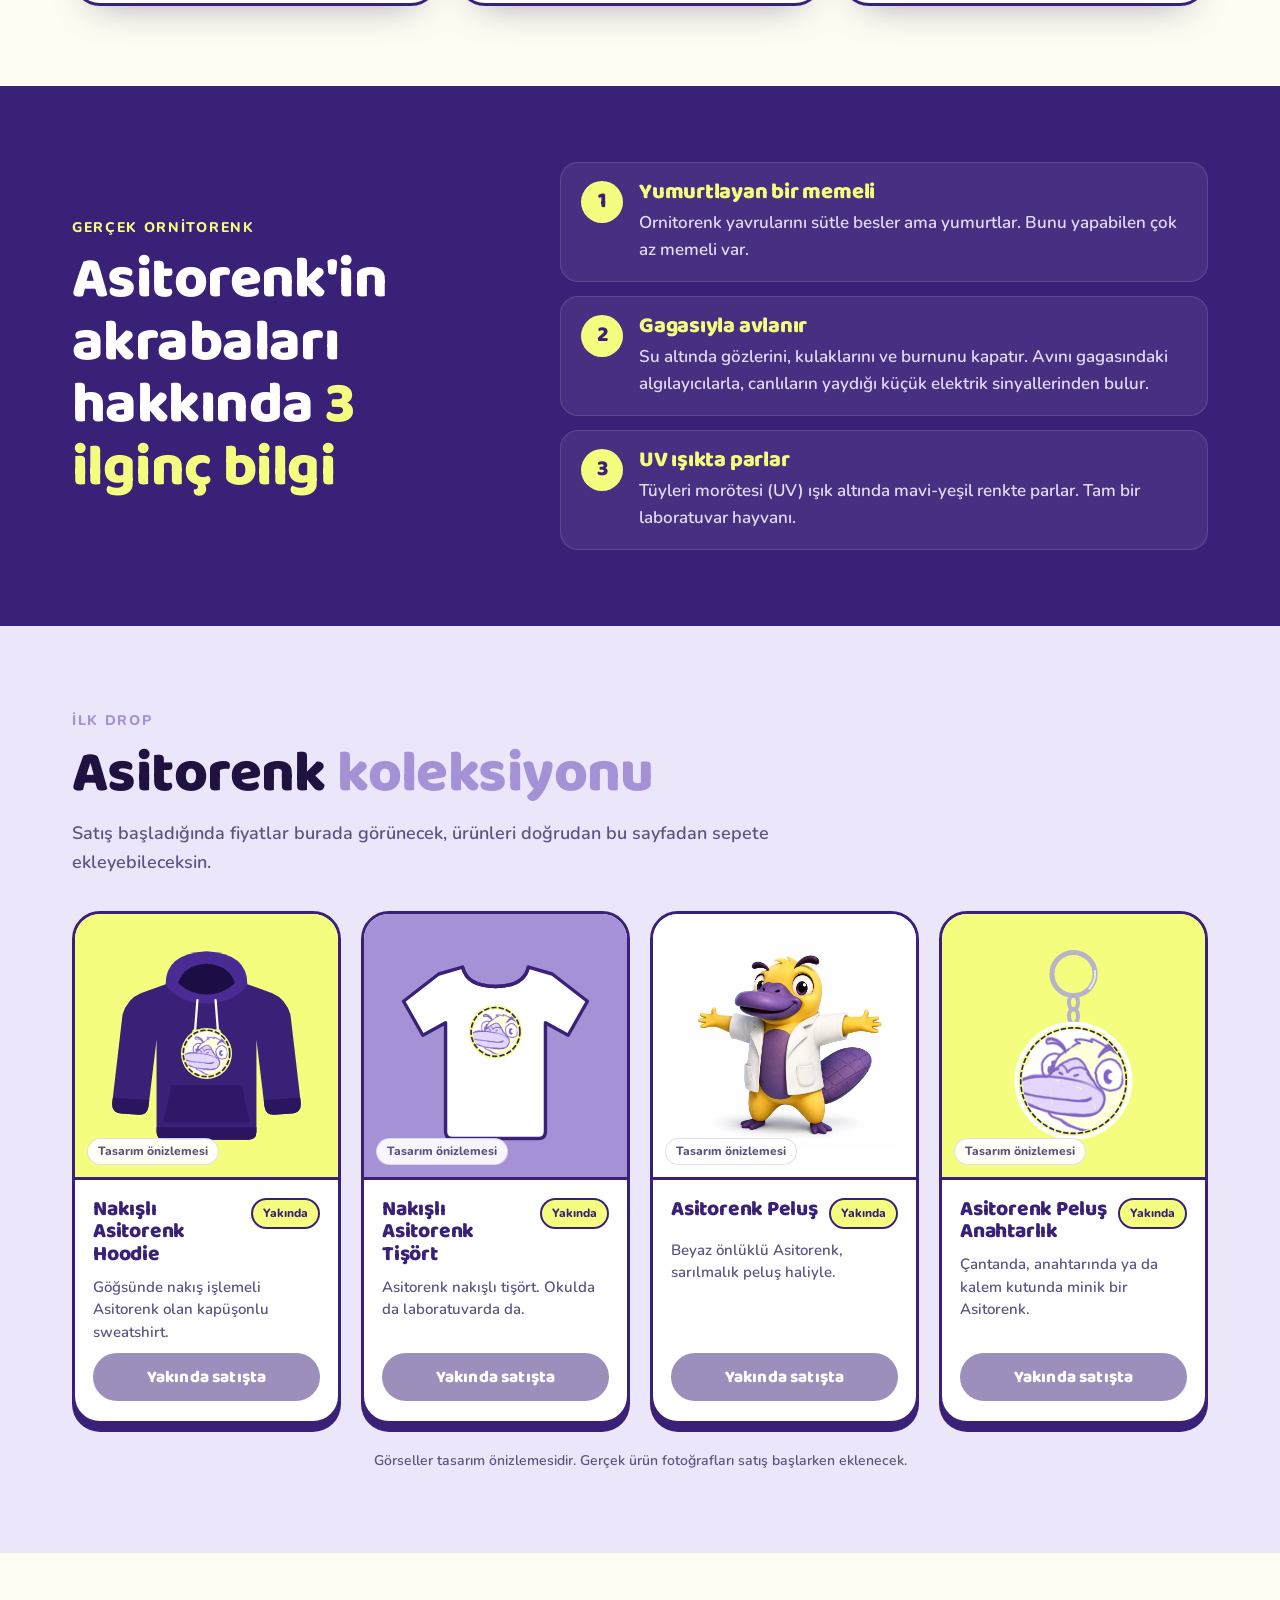
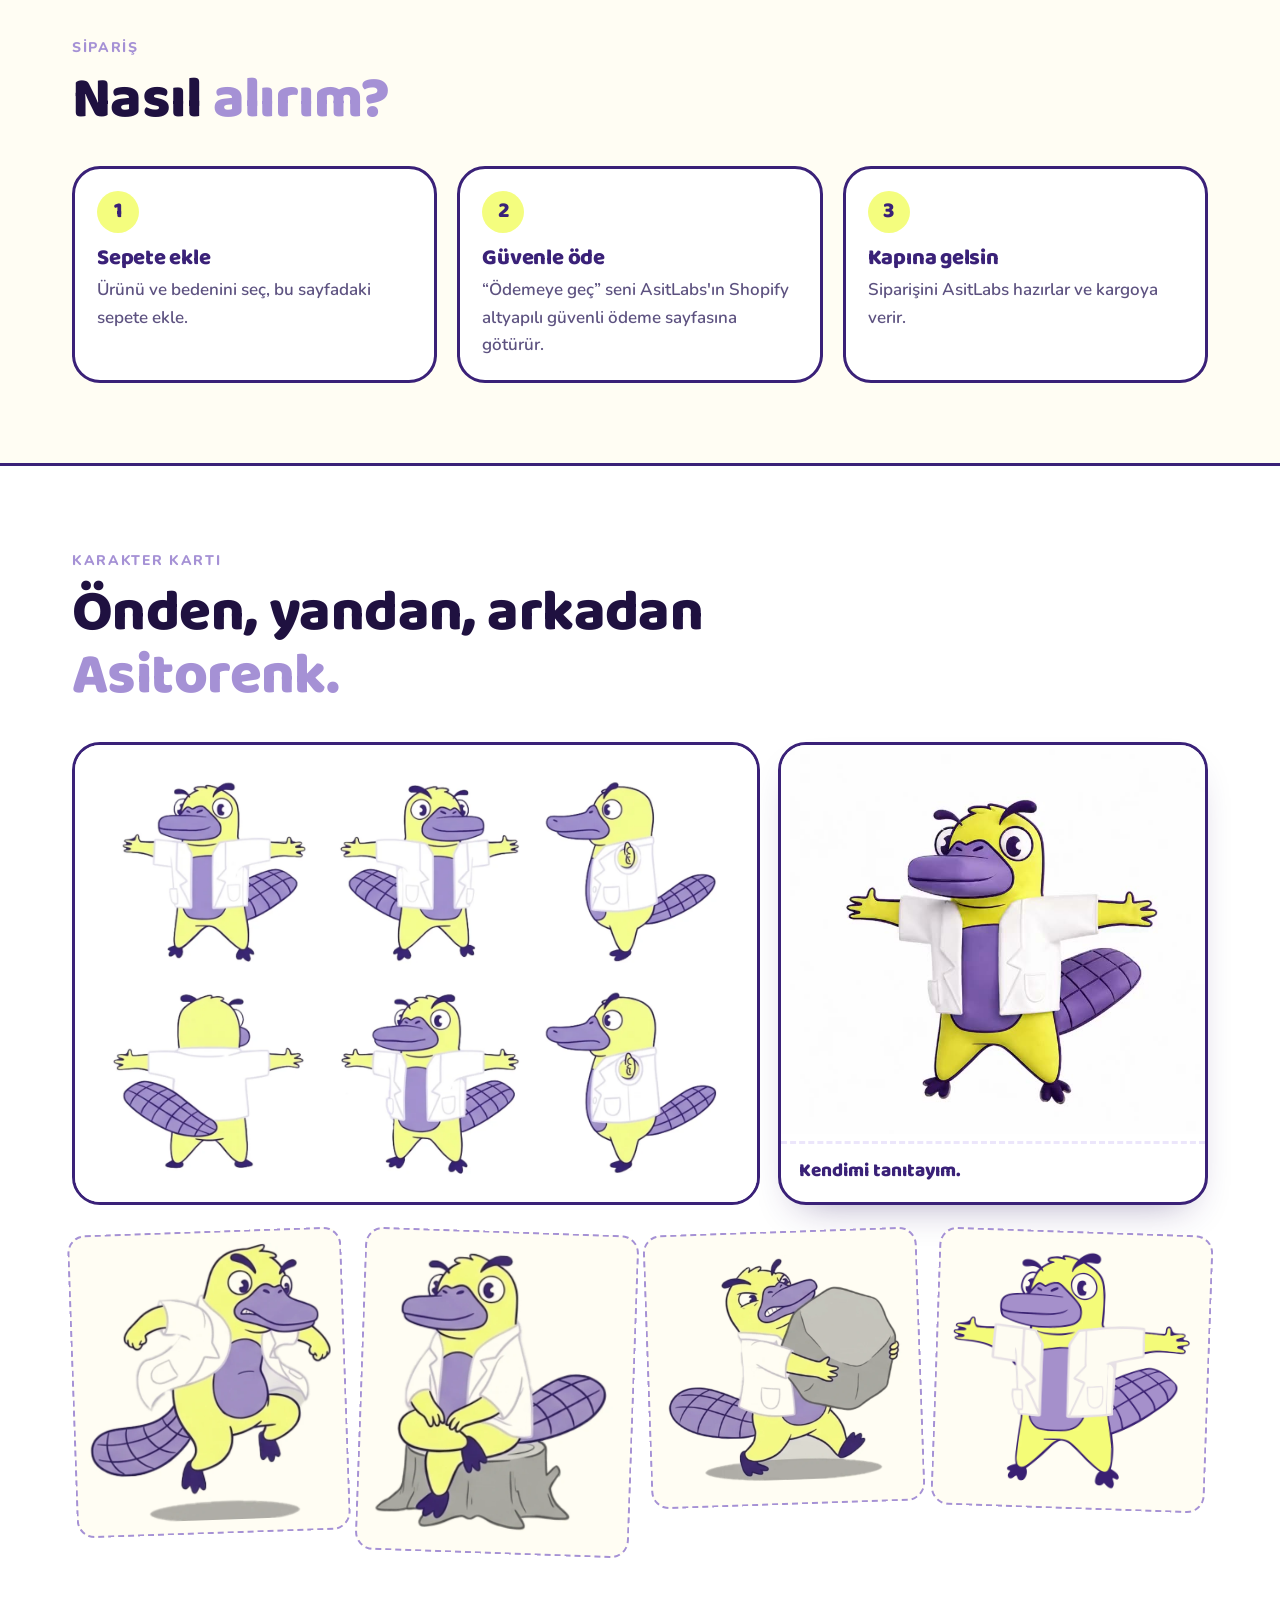
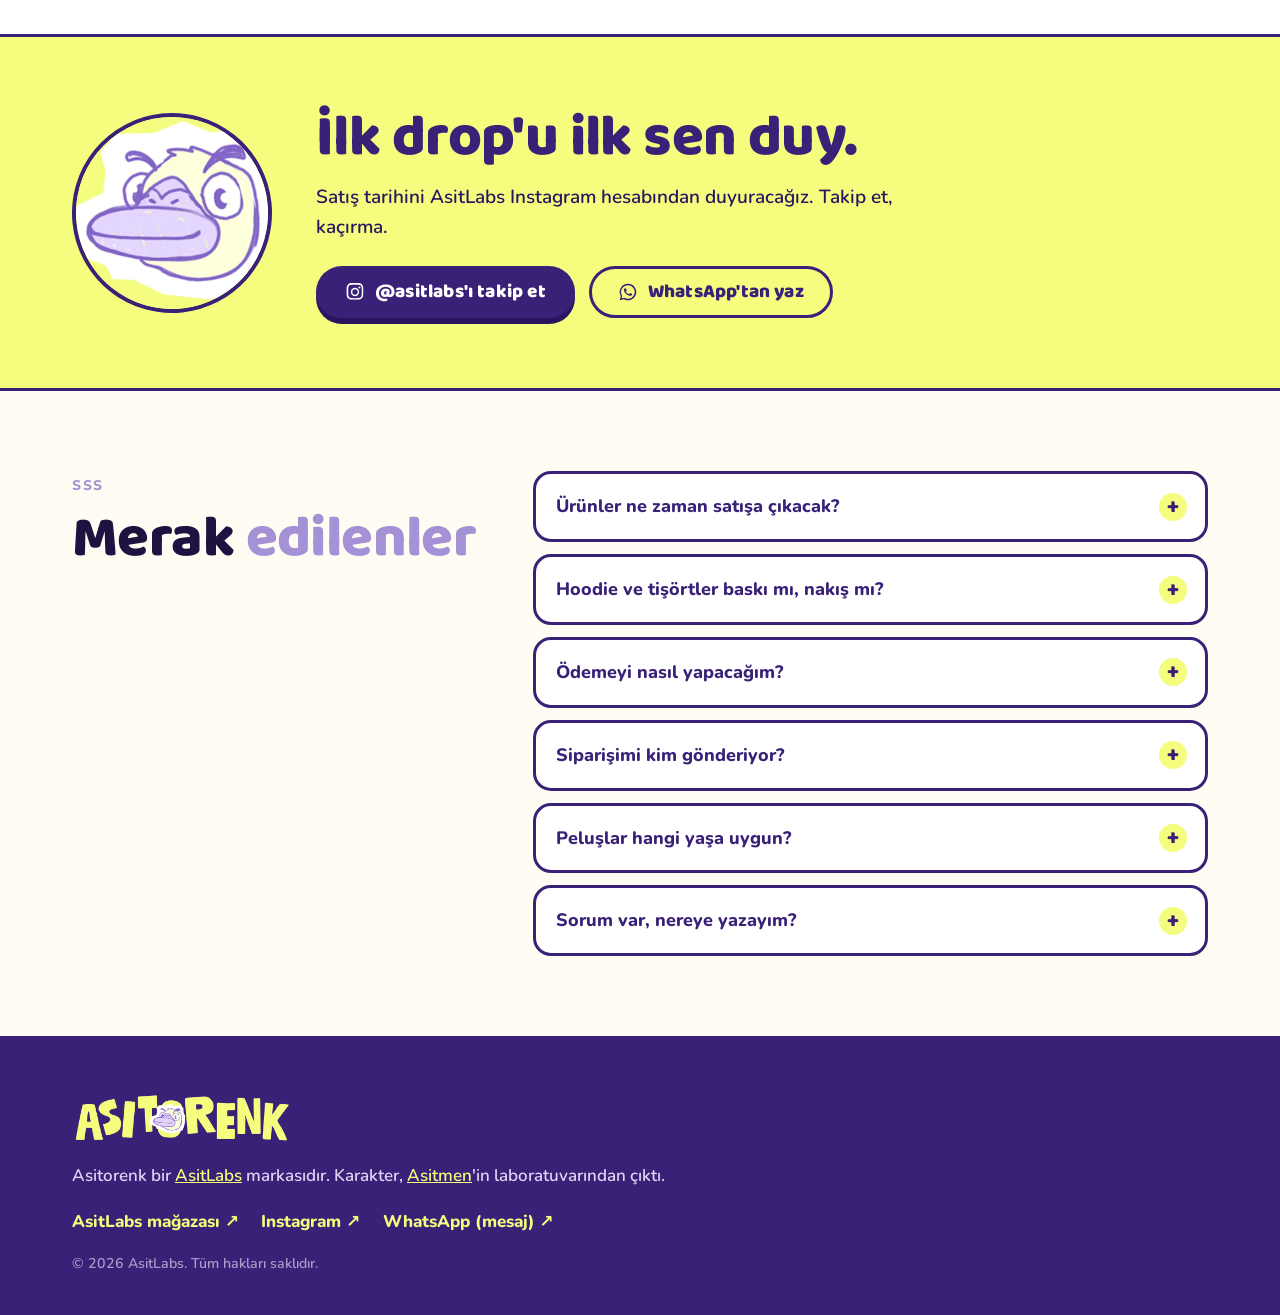
==== commit 4bc54525: "Başlık fontu Baloo 2: Türkçe harflerin hepsi var" ====
--- a/index.html
+++ b/index.html
@@ -21,9 +21,9 @@
 <link rel="apple-touch-icon" href="/apple-touch-icon.png">
 <link rel="preconnect" href="https://fonts.googleapis.com">
 <link rel="preconnect" href="https://fonts.gstatic.com" crossorigin>
-<link href="https://fonts.googleapis.com/css2?family=Lilita+One&family=Nunito:wght@500;600;700;800&display=swap" rel="stylesheet">
+<link href="https://fonts.googleapis.com/css2?family=Baloo+2:wght@700;800&family=Nunito:wght@500;600;700;800&display=swap" rel="stylesheet">
 <link rel="preload" as="image" href="/static/img/hero-karakter.webp">
-<link rel="stylesheet" href="/static/style.css?v=1795442707">
+<link rel="stylesheet" href="/static/style.css?v=1795443449">
 <script type="application/ld+json">{"@context": "https://schema.org", "@type": "Brand", "name": "Asitorenk", "url": "https://asitorenk.com/", "logo": "https://asitorenk.com/static/img/kafa.webp", "parentOrganization": {"@type": "Organization", "name": "AsitLabs", "url": "https://asitlabs.com"}}</script>
 </head>
 <body>
@@ -305,6 +305,6 @@
 </aside>
 
 <script>window.ASITORENK_MAGAZA = "https://asitlabs.com";</script>
-<script src="/static/main.js?v=1795442707" defer></script>
+<script src="/static/main.js?v=1795443449" defer></script>
 </body>
 </html>
--- a/static/style.css
+++ b/static/style.css
@@ -14,7 +14,7 @@
   --r: 28px;
   --r-k: 18px;
   --golge: 0 18px 40px -22px rgba(42, 21, 96, 0.45);
-  --font-baslik: "Lilita One", "Arial Rounded MT Bold", system-ui, sans-serif;
+  --font-baslik: "Baloo 2", "Arial Rounded MT Bold", system-ui, sans-serif; /* Lilita One ğ/ş/İ içermiyordu */
   --font: "Nunito", system-ui, -apple-system, "Segoe UI", sans-serif;
   --ease: cubic-bezier(0.22, 1, 0.36, 1);
 }
@@ -25,7 +25,7 @@
 body { margin: 0; background: var(--krem); color: var(--murekkep); font-family: var(--font); font-size: 17px; line-height: 1.6; font-weight: 600; -webkit-font-smoothing: antialiased; overflow-x: hidden; }
 img, svg, video { display: block; max-width: 100%; }
 a { color: inherit; }
-h1, h2, h3 { font-family: var(--font-baslik); font-weight: 400; line-height: 1.05; margin: 0; letter-spacing: 0.005em; }
+h1, h2, h3 { font-family: var(--font-baslik); font-weight: 800; line-height: 1.08; margin: 0; letter-spacing: -0.01em; }
 h2 { font-size: clamp(34px, 5.2vw, 58px); }
 h2 em { font-style: normal; color: var(--lila); }
 h3 { font-size: 22px; }
@@ -41,7 +41,7 @@
 section { position: relative; }
 
 /* ---------- düğmeler ---------- */
-.btn { display: inline-flex; align-items: center; justify-content: center; gap: 10px; min-height: 52px; padding: 0 26px; border-radius: 999px; font-family: var(--font-baslik); font-size: 19px; letter-spacing: 0.01em; text-decoration: none; border: 3px solid transparent; cursor: pointer; transition: transform 0.2s var(--ease), box-shadow 0.2s, background 0.2s, color 0.2s; }
+.btn { display: inline-flex; align-items: center; justify-content: center; gap: 10px; min-height: 52px; padding: 0 26px; border-radius: 999px; font-family: var(--font-baslik); font-weight: 800; font-size: 19px; letter-spacing: 0.01em; text-decoration: none; border: 3px solid transparent; cursor: pointer; transition: transform 0.2s var(--ease), box-shadow 0.2s, background 0.2s, color 0.2s; }
 .btn svg { width: 20px; height: 20px; fill: currentColor; flex-shrink: 0; }
 .btn:hover { transform: translateY(-2px); }
 .btn:active { transform: translateY(1px); }
@@ -64,7 +64,7 @@
 .nav-linkler { display: none; gap: 30px; color: #ddd5f5; font-weight: 800; font-size: 16px; }
 .nav-linkler a { text-decoration: none; padding: 6px 0; transition: color 0.2s; }
 .nav-linkler a:hover { color: var(--sari); }
-.sepet-btn { display: inline-flex; align-items: center; gap: 8px; height: 44px; padding: 0 8px 0 16px; border-radius: 999px; border: 0; background: var(--sari); color: var(--mor); font-family: var(--font-baslik); font-size: 17px; cursor: pointer; }
+.sepet-btn { display: inline-flex; align-items: center; gap: 8px; height: 44px; padding: 0 8px 0 16px; border-radius: 999px; border: 0; background: var(--sari); color: var(--mor); font-family: var(--font-baslik); font-weight: 800; font-size: 17px; cursor: pointer; }
 .sepet-btn svg { width: 20px; height: 20px; fill: currentColor; }
 .sepet-btn b { display: inline-grid; place-items: center; min-width: 28px; height: 28px; padding: 0 6px; border-radius: 999px; background: var(--mor); color: var(--sari); font-family: var(--font); font-weight: 800; font-size: 14px; }
 @media (min-width: 860px) { .nav-linkler { display: flex; } .marka img { height: 38px; } }
@@ -72,10 +72,10 @@
 /* ---------- giriş ---------- */
 .hero { background: var(--mor); color: var(--beyaz); padding: 40px 0 0; overflow: hidden; }
 .hero-ic { display: grid; gap: 24px; align-items: center; padding-bottom: 70px; }
-.rozet { display: inline-block; background: var(--sari); color: var(--mor); font-family: var(--font-baslik); font-size: 16px; padding: 6px 16px; border-radius: 999px; transform: rotate(-2deg); }
+.rozet { display: inline-block; background: var(--sari); color: var(--mor); font-family: var(--font-baslik); font-weight: 800; font-size: 16px; padding: 6px 16px; border-radius: 999px; transform: rotate(-2deg); }
 .hero h1 { margin: 22px 0 10px; }
 .hero h1 img { width: min(100%, 560px); height: auto; }
-.slogan { font-family: var(--font-baslik); color: var(--sari); font-size: clamp(26px, 3.6vw, 38px); line-height: 1.1; }
+.slogan { font-family: var(--font-baslik); font-weight: 800; color: var(--sari); font-size: clamp(26px, 3.6vw, 38px); line-height: 1.1; }
 .giris { margin: 14px 0 28px; max-width: 34em; color: #e6e0f7; font-size: 18px; }
 .hero-gorsel { position: relative; display: grid; place-items: center; min-height: 300px; }
 .leke { position: absolute; width: 82%; aspect-ratio: 1; border-radius: 46% 54% 52% 48% / 52% 44% 56% 48%; background: var(--mor-acik); box-shadow: inset 0 0 0 14px rgba(244, 253, 126, 0.12); animation: leke 12s ease-in-out infinite; }
@@ -91,7 +91,7 @@
 
 /* ---------- kayan yazı ---------- */
 .kayan { background: var(--sari); color: var(--mor); overflow: hidden; padding: 14px 0 18px; border-bottom: 3px solid var(--mor); }
-.kayan-ic { display: flex; width: max-content; align-items: center; gap: 26px; font-family: var(--font-baslik); font-size: 24px; white-space: nowrap; animation: kay 28s linear infinite; }
+.kayan-ic { display: flex; width: max-content; align-items: center; gap: 26px; font-family: var(--font-baslik); font-weight: 800; font-size: 24px; white-space: nowrap; animation: kay 28s linear infinite; }
 .kayan-ic i { font-style: normal; color: var(--lila); }
 @keyframes kay { to { transform: translateX(-50%); } }
 
@@ -111,7 +111,7 @@
 @media (min-width: 640px) { .video-dizi { grid-template-columns: repeat(3, 1fr); } }
 .video-kart { background: var(--beyaz); border-radius: var(--r); overflow: hidden; box-shadow: var(--golge); border: 3px solid var(--mor); }
 .video-kart video { width: 100%; height: auto; aspect-ratio: 720 / 662; object-fit: cover; background: var(--beyaz); }
-.video-kart figcaption { padding: 12px 18px 16px; font-family: var(--font-baslik); font-size: 19px; color: var(--mor); border-top: 3px dashed var(--lila-acik); }
+.video-kart figcaption { padding: 12px 18px 16px; font-family: var(--font-baslik); font-weight: 800; font-size: 19px; color: var(--mor); border-top: 3px dashed var(--lila-acik); }
 
 /* ---------- gerçek ornitorenk ---------- */
 .bilgi { background: var(--mor); color: var(--beyaz); padding: 76px 0; }
@@ -122,7 +122,7 @@
 .bilgi-liste li { display: flex; gap: 16px; align-items: flex-start; background: rgba(255, 255, 255, 0.07); border: 1px solid rgba(255, 255, 255, 0.12); border-radius: var(--r-k); padding: 18px 20px; }
 .bilgi-liste h3 { color: var(--sari); margin-bottom: 4px; }
 .bilgi-liste p { color: #e3dcf6; }
-.no { flex-shrink: 0; display: grid; place-items: center; width: 42px; height: 42px; border-radius: 50%; background: var(--sari); color: var(--mor); font-family: var(--font-baslik); font-size: 22px; }
+.no { flex-shrink: 0; display: grid; place-items: center; width: 42px; height: 42px; border-radius: 50%; background: var(--sari); color: var(--mor); font-family: var(--font-baslik); font-weight: 800; font-size: 22px; }
 @media (min-width: 960px) { .bilgi-ic { grid-template-columns: 0.8fr 1.2fr; align-items: center; gap: 56px; } }
 
 /* ---------- ürünler ---------- */
@@ -143,7 +143,7 @@
 .durum { flex-shrink: 0; background: var(--sari); color: var(--mor); font-weight: 800; font-size: 12px; padding: 4px 10px; border-radius: 999px; border: 2px solid var(--mor); }
 .urun.satista .durum { background: #b9f5c5; }
 .urun-govde > p { color: var(--soluk); font-size: 15px; line-height: 1.5; }
-.urun-govde .fiyat { font-family: var(--font-baslik); color: var(--mor); font-size: 24px; }
+.urun-govde .fiyat { font-family: var(--font-baslik); font-weight: 800; color: var(--mor); font-size: 24px; }
 .varyant { display: grid; gap: 4px; font-size: 13px; font-weight: 800; color: var(--soluk); }
 .varyant select { font: inherit; font-size: 16px; font-weight: 700; color: var(--murekkep); padding: 10px 12px; border-radius: 12px; border: 2px solid var(--mor); background: var(--beyaz); }
 .btn-ekle { margin-top: auto; width: 100%; min-height: 48px; font-size: 17px; }
@@ -187,7 +187,7 @@
 .sss details { background: var(--beyaz); border: 3px solid var(--mor); border-radius: var(--r-k); }
 .sss summary { cursor: pointer; list-style: none; padding: 18px 54px 18px 20px; position: relative; font-weight: 800; font-size: 18px; color: var(--mor); }
 .sss summary::-webkit-details-marker { display: none; }
-.sss summary::after { content: "+"; position: absolute; right: 18px; top: 50%; transform: translateY(-50%); width: 28px; height: 28px; display: grid; place-items: center; border-radius: 50%; background: var(--sari); font-family: var(--font-baslik); font-size: 22px; line-height: 1; }
+.sss summary::after { content: "+"; position: absolute; right: 18px; top: 50%; transform: translateY(-50%); width: 28px; height: 28px; display: grid; place-items: center; border-radius: 50%; background: var(--sari); font-family: var(--font-baslik); font-weight: 800; font-size: 22px; line-height: 1; }
 .sss details[open] summary::after { content: "−"; }
 .sss details p { padding: 0 20px 20px; color: var(--soluk); }
 .sss details a { color: var(--mor); font-weight: 800; }
@@ -222,7 +222,7 @@
 .sepet-fiyat { font-weight: 800; color: var(--mor); white-space: nowrap; }
 .sepet-alt { padding: 18px 20px 24px; border-top: 3px solid var(--mor); background: var(--beyaz); display: grid; gap: 12px; }
 .sepet-toplam { display: flex; justify-content: space-between; font-size: 18px; }
-.sepet-toplam b { font-family: var(--font-baslik); font-weight: 400; color: var(--mor); font-size: 22px; }
+.sepet-toplam b { font-family: var(--font-baslik); font-weight: 800; color: var(--mor); font-size: 22px; }
 .sepet-not { font-size: 13px; color: var(--soluk); }
 
 @media (prefers-reduced-motion: reduce) {
